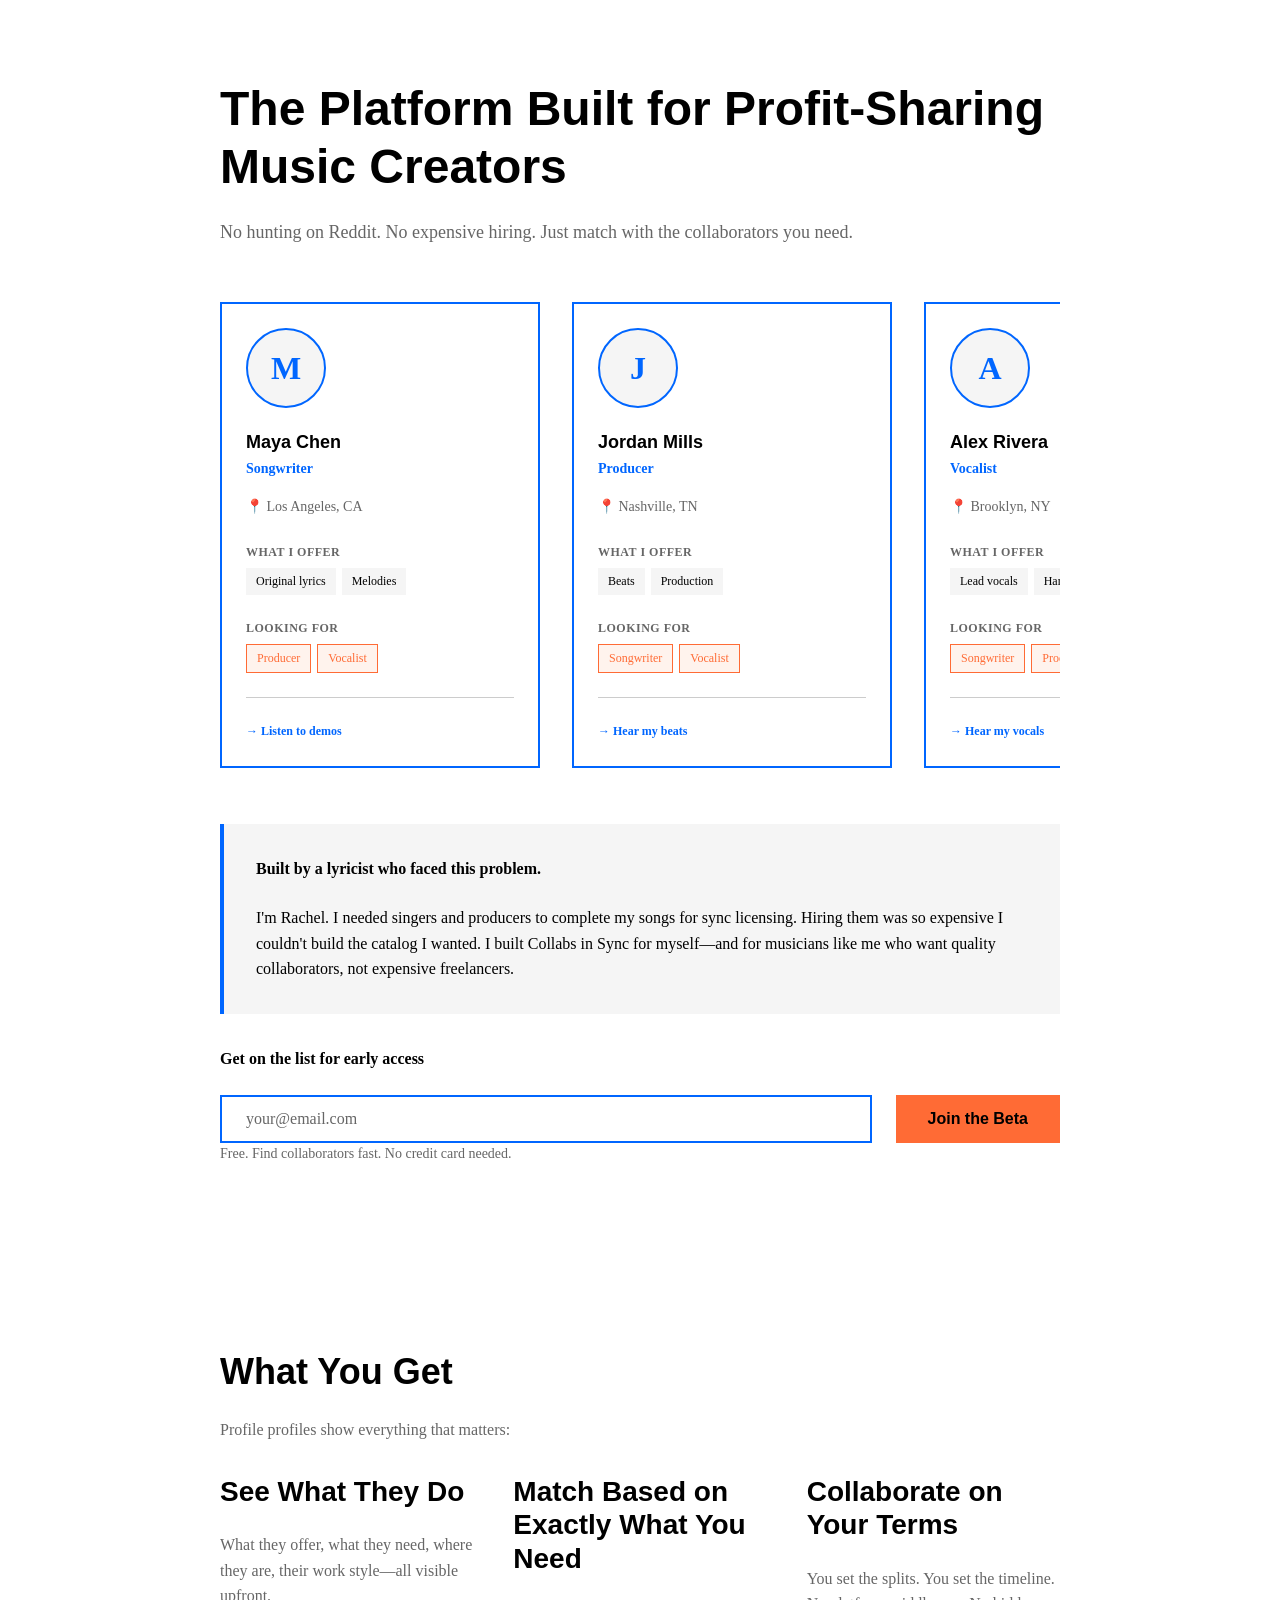
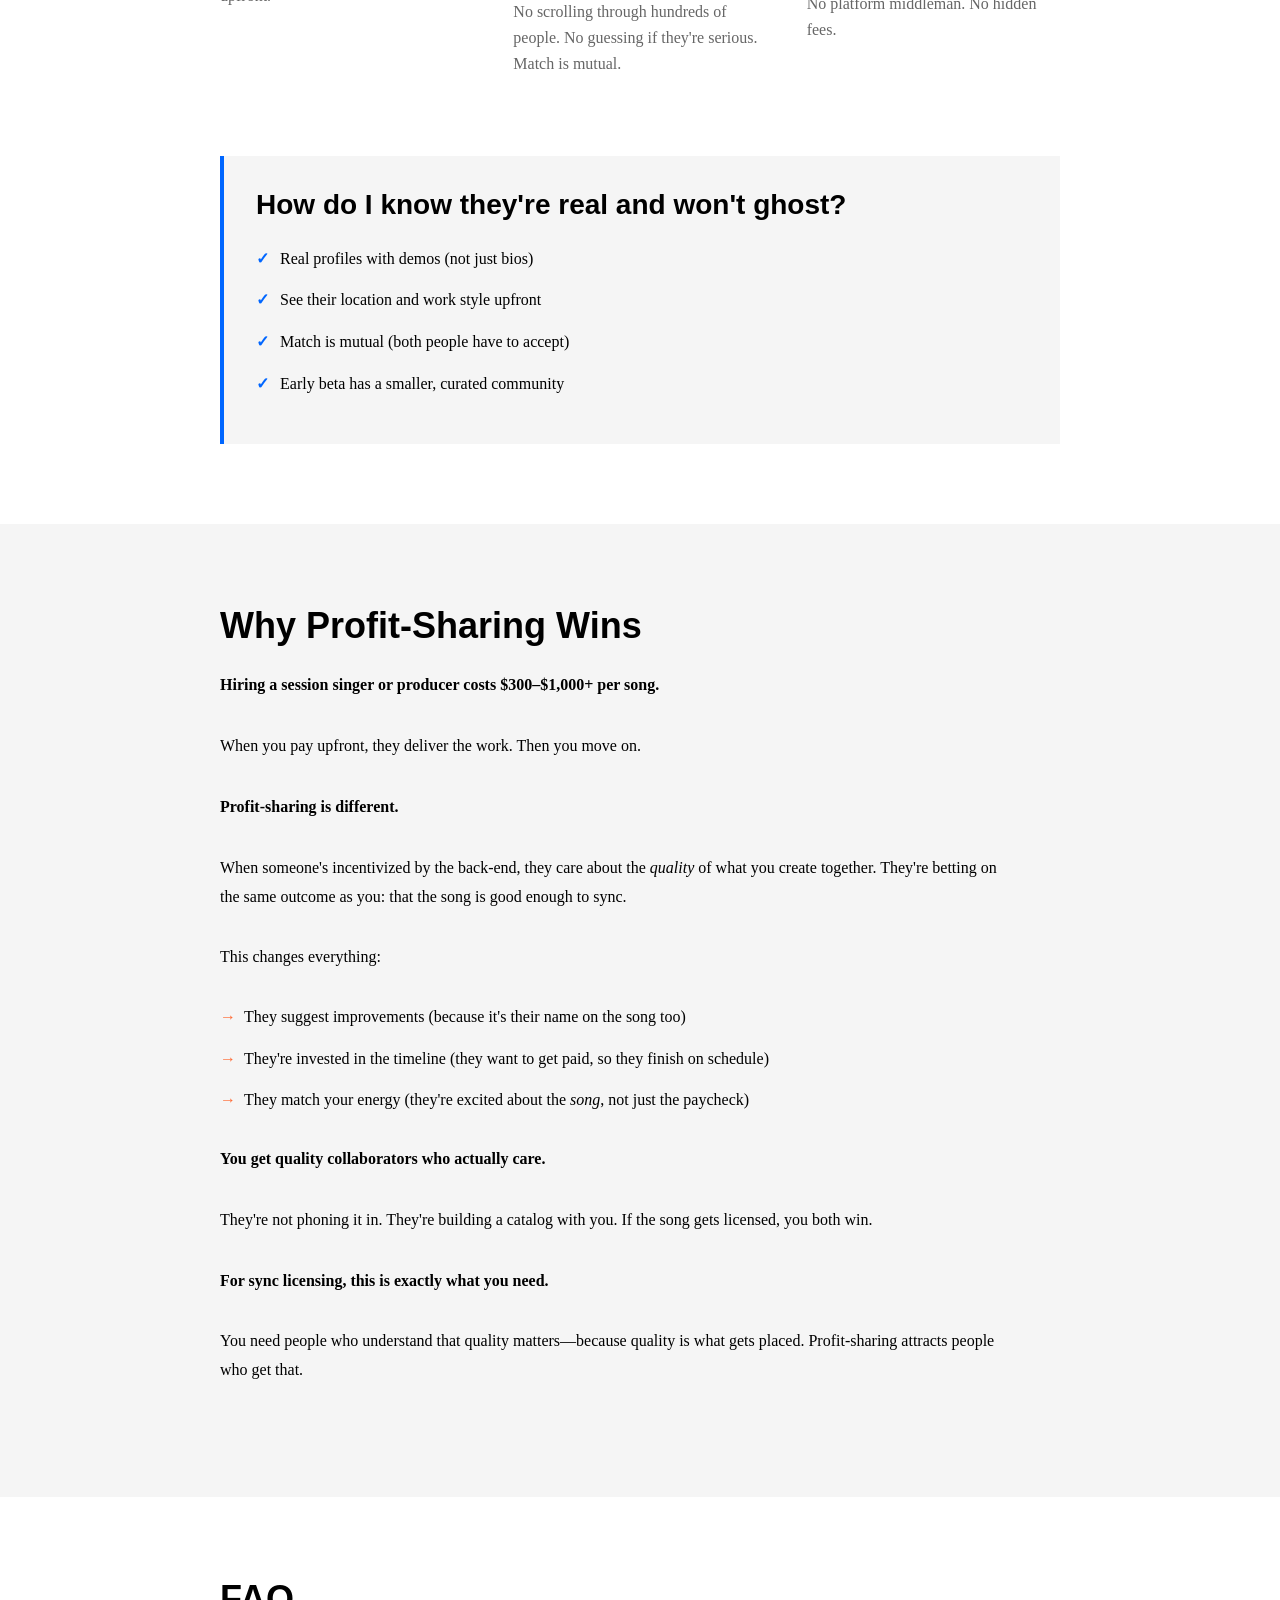
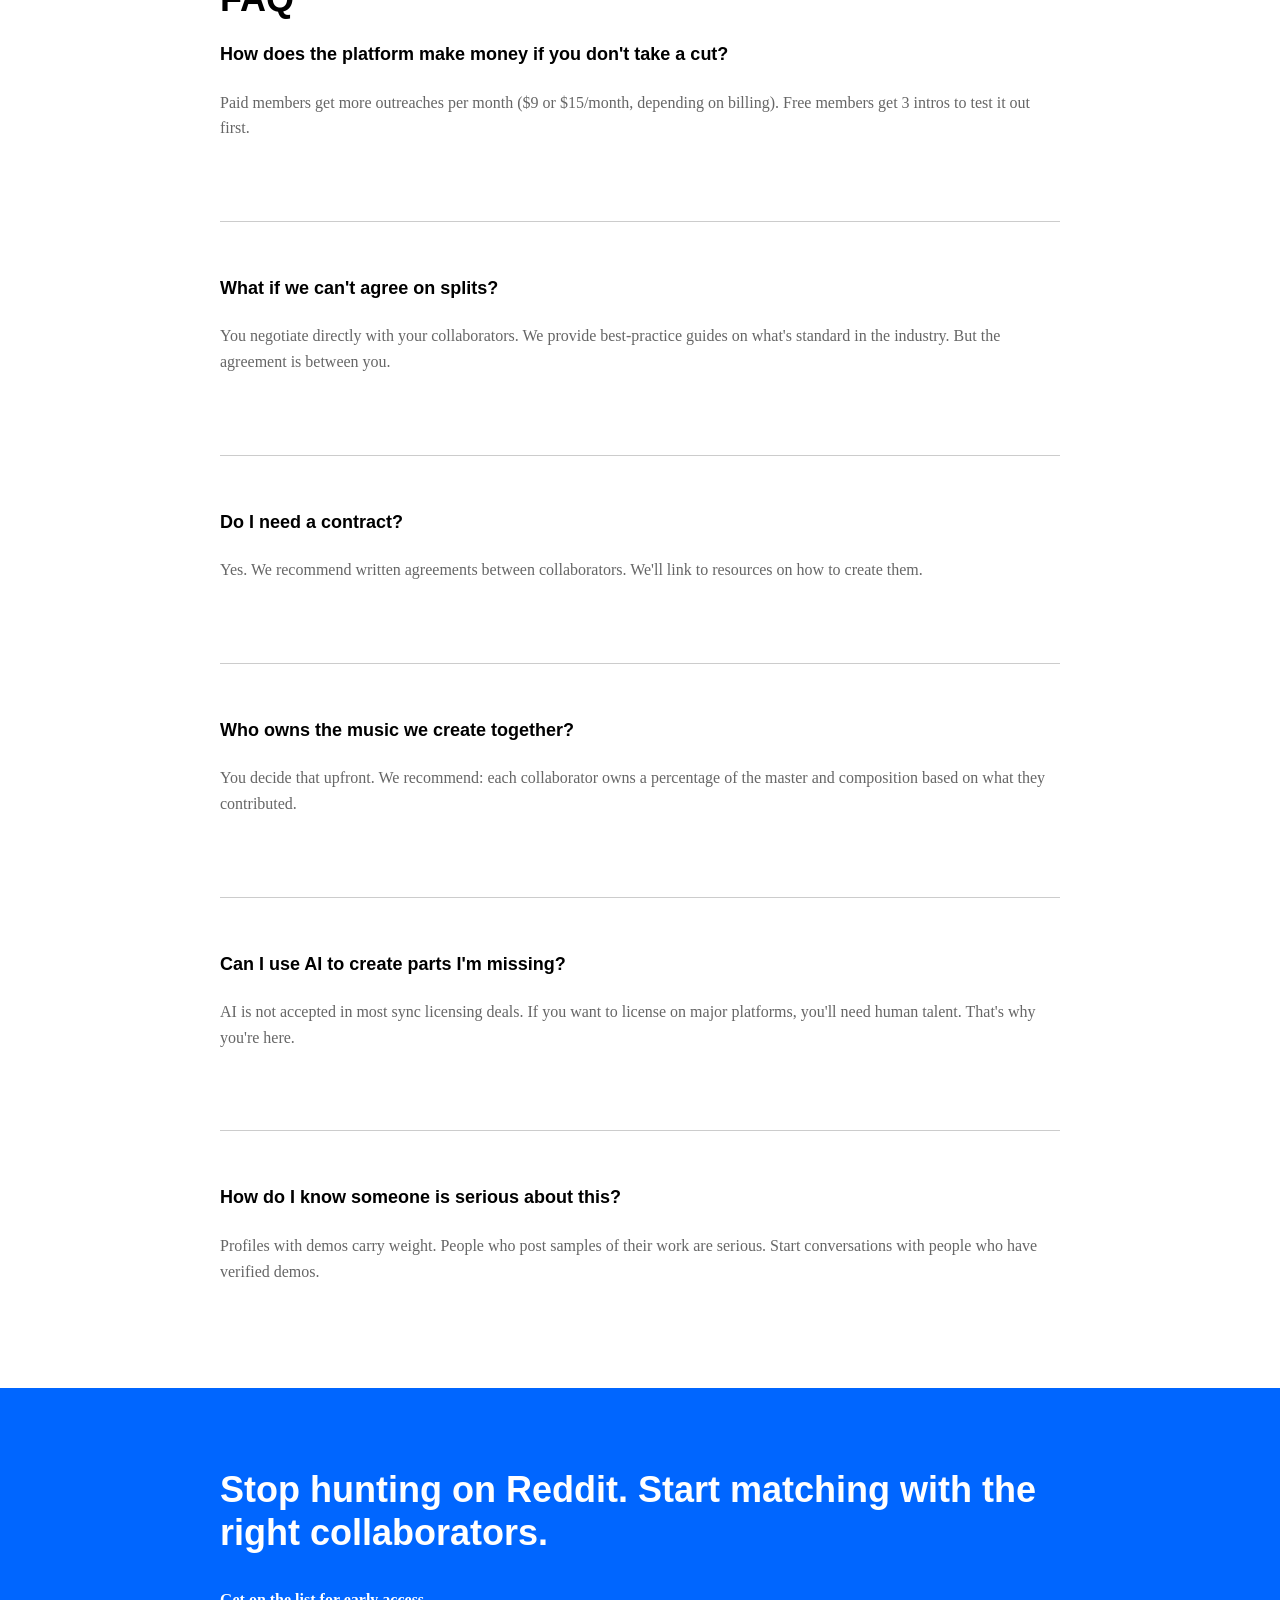
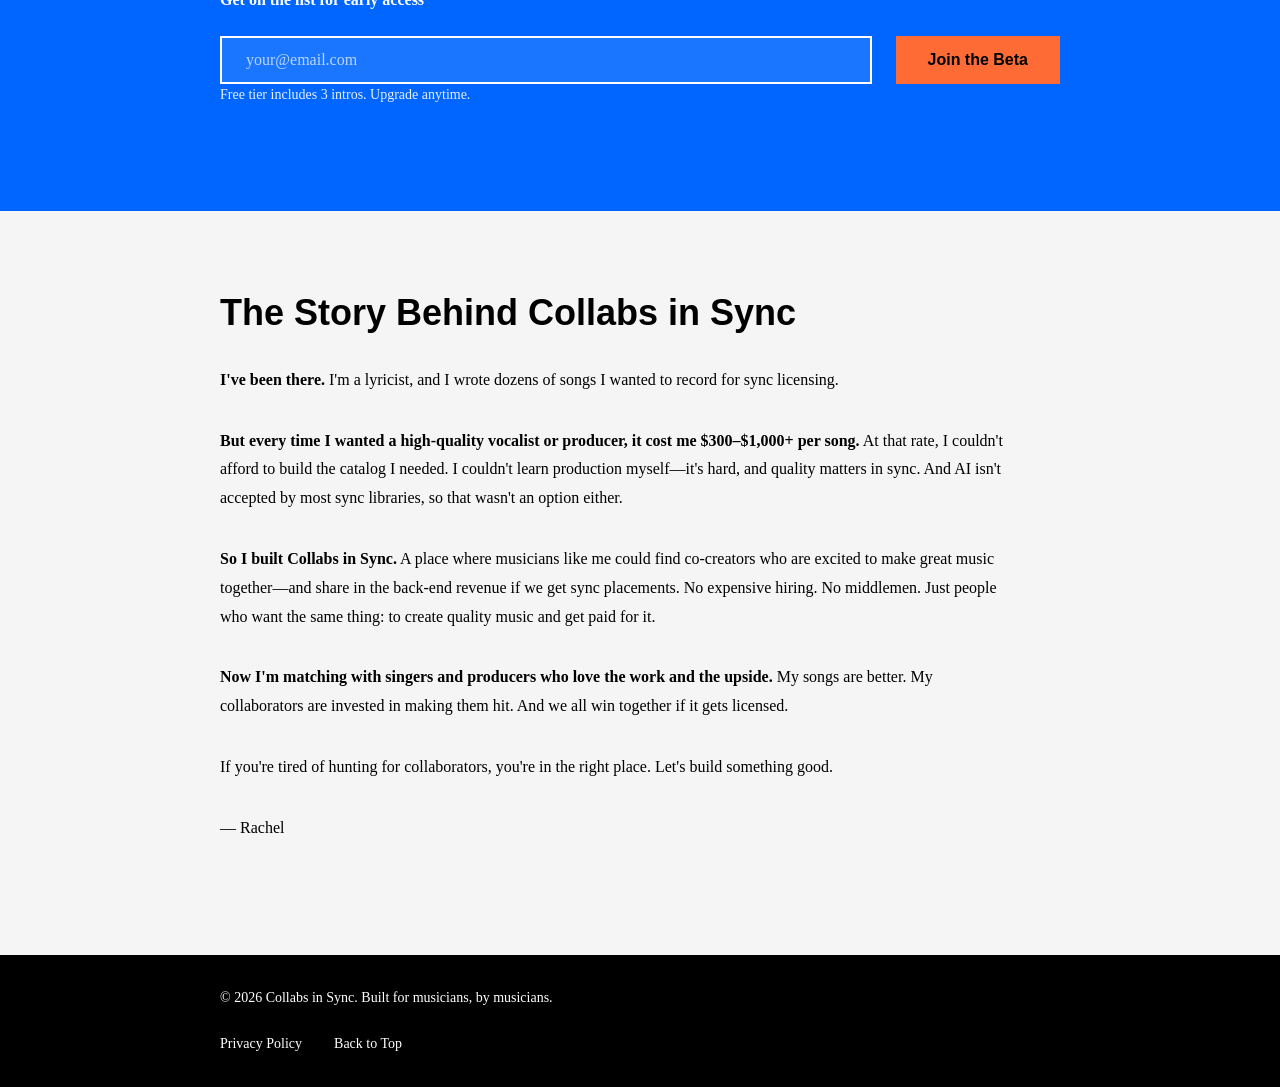
==== index.html @ 65156d1f "Move site files to root for Vercel deployment" ====
<!DOCTYPE html>
<html lang="en">
<head>
    <meta charset="UTF-8">
    <meta name="viewport" content="width=device-width, initial-scale=1.0">
    <meta name="description" content="The Platform Built for Profit-Sharing Music Creators. Find collaborators for sync licensing without expensive hiring.">
    <meta name="theme-color" content="#0066ff">
    <title>Collabs in Sync — Profit-Sharing Music Collaboration</title>
    <link rel="stylesheet" href="styles.css">
    <link rel="icon" href="favicon.svg" type="image/svg+xml">
</head>
<body>
    <!-- ABOVE THE FOLD -->
    <section class="hero">
        <div class="container">
            <h1 class="hero__title">The Platform Built for Profit-Sharing Music Creators</h1>
            <p class="hero__subtitle">No hunting on Reddit. No expensive hiring. Just match with the collaborators you need.</p>

            <div class="hero__mockup">
                <div class="mockup-container">
                    <div class="profile-card">
                        <div class="profile-avatar">M</div>
                        <h3 class="profile-name">Maya Chen</h3>
                        <p class="profile-role">Songwriter</p>
                        <p class="profile-location">📍 Los Angeles, CA</p>
                        <div class="profile-section">
                            <p class="profile-label">What I Offer</p>
                            <div class="tags">
                                <span class="tag">Original lyrics</span>
                                <span class="tag">Melodies</span>
                            </div>
                        </div>
                        <div class="profile-section">
                            <p class="profile-label">Looking For</p>
                            <div class="tags">
                                <span class="tag tag--accent">Producer</span>
                                <span class="tag tag--accent">Vocalist</span>
                            </div>
                        </div>
                        <a href="#" class="profile-link">→ Listen to demos</a>
                    </div>

                    <div class="profile-card">
                        <div class="profile-avatar">J</div>
                        <h3 class="profile-name">Jordan Mills</h3>
                        <p class="profile-role">Producer</p>
                        <p class="profile-location">📍 Nashville, TN</p>
                        <div class="profile-section">
                            <p class="profile-label">What I Offer</p>
                            <div class="tags">
                                <span class="tag">Beats</span>
                                <span class="tag">Production</span>
                            </div>
                        </div>
                        <div class="profile-section">
                            <p class="profile-label">Looking For</p>
                            <div class="tags">
                                <span class="tag tag--accent">Songwriter</span>
                                <span class="tag tag--accent">Vocalist</span>
                            </div>
                        </div>
                        <a href="#" class="profile-link">→ Hear my beats</a>
                    </div>

                    <div class="profile-card">
                        <div class="profile-avatar">A</div>
                        <h3 class="profile-name">Alex Rivera</h3>
                        <p class="profile-role">Vocalist</p>
                        <p class="profile-location">📍 Brooklyn, NY</p>
                        <div class="profile-section">
                            <p class="profile-label">What I Offer</p>
                            <div class="tags">
                                <span class="tag">Lead vocals</span>
                                <span class="tag">Harmonies</span>
                            </div>
                        </div>
                        <div class="profile-section">
                            <p class="profile-label">Looking For</p>
                            <div class="tags">
                                <span class="tag tag--accent">Songwriter</span>
                                <span class="tag tag--accent">Producer</span>
                            </div>
                        </div>
                        <a href="#" class="profile-link">→ Hear my vocals</a>
                    </div>
                </div>
            </div>

            <div class="hero__founder-story">
                <p><strong>Built by a lyricist who faced this problem.</strong></p>
                <p>I'm Rachel. I needed singers and producers to complete my songs for sync licensing. Hiring them was so expensive I couldn't build the catalog I wanted. I built Collabs in Sync for myself—and for musicians like me who want quality collaborators, not expensive freelancers.</p>
            </div>

            <form class="hero__form" id="earlyAccessForm">
                <label for="email" class="form-label">Get on the list for early access</label>
                <div class="form-group">
                    <input
                        type="email"
                        id="email"
                        name="email"
                        placeholder="your@email.com"
                        required
                        aria-label="Email address"
                        class="form-input"
                    >
                    <button type="submit" class="btn btn--primary" aria-label="Join the Beta">
                        Join the Beta
                    </button>
                </div>
                <p class="form-subtext">Free. Find collaborators fast. No credit card needed.</p>
            </form>
        </div>
    </section>

    <!-- BELOW THE FOLD -->

    <!-- Features & Objections -->
    <section class="features" id="features">
        <div class="container">
            <h2>What You Get</h2>
            <p class="section-intro">Profile profiles show everything that matters:</p>

            <div class="features-grid">
                <div class="feature-item">
                    <h3>See What They Do</h3>
                    <p>What they offer, what they need, where they are, their work style—all visible upfront.</p>
                </div>
                <div class="feature-item">
                    <h3>Match Based on Exactly What You Need</h3>
                    <p>No scrolling through hundreds of people. No guessing if they're serious. Match is mutual.</p>
                </div>
                <div class="feature-item">
                    <h3>Collaborate on Your Terms</h3>
                    <p>You set the splits. You set the timeline. No platform middleman. No hidden fees.</p>
                </div>
            </div>

            <div class="objection">
                <h3>How do I know they're real and won't ghost?</h3>
                <ul>
                    <li>Real profiles with demos (not just bios)</li>
                    <li>See their location and work style upfront</li>
                    <li>Match is mutual (both people have to accept)</li>
                    <li>Early beta has a smaller, curated community</li>
                </ul>
            </div>
        </div>
    </section>

    <!-- Why Profit-Sharing Wins -->
    <section class="profit-sharing" id="profit-sharing">
        <div class="container">
            <h2>Why Profit-Sharing Wins</h2>

            <div class="profit-content">
                <div class="profit-text">
                    <p><strong>Hiring a session singer or producer costs $300–$1,000+ per song.</strong></p>
                    <p>When you pay upfront, they deliver the work. Then you move on.</p>

                    <p><strong>Profit-sharing is different.</strong></p>
                    <p>When someone's incentivized by the back-end, they care about the <em>quality</em> of what you create together. They're betting on the same outcome as you: that the song is good enough to sync.</p>

                    <p>This changes everything:</p>
                    <ul>
                        <li>They suggest improvements (because it's their name on the song too)</li>
                        <li>They're invested in the timeline (they want to get paid, so they finish on schedule)</li>
                        <li>They match your energy (they're excited about the <em>song</em>, not just the paycheck)</li>
                    </ul>

                    <p><strong>You get quality collaborators who actually care.</strong></p>
                    <p>They're not phoning it in. They're building a catalog with you. If the song gets licensed, you both win.</p>

                    <p><strong>For sync licensing, this is exactly what you need.</strong></p>
                    <p>You need people who understand that quality matters—because quality is what gets placed. Profit-sharing attracts people who get that.</p>
                </div>
            </div>
        </div>
    </section>

    <!-- FAQ -->
    <section class="faq" id="faq">
        <div class="container">
            <h2>FAQ</h2>

            <div class="faq-item">
                <h3 class="faq-question">How does the platform make money if you don't take a cut?</h3>
                <p class="faq-answer">Paid members get more outreaches per month ($9 or $15/month, depending on billing). Free members get 3 intros to test it out first.</p>
            </div>

            <div class="faq-item">
                <h3 class="faq-question">What if we can't agree on splits?</h3>
                <p class="faq-answer">You negotiate directly with your collaborators. We provide best-practice guides on what's standard in the industry. But the agreement is between you.</p>
            </div>

            <div class="faq-item">
                <h3 class="faq-question">Do I need a contract?</h3>
                <p class="faq-answer">Yes. We recommend written agreements between collaborators. We'll link to resources on how to create them.</p>
            </div>

            <div class="faq-item">
                <h3 class="faq-question">Who owns the music we create together?</h3>
                <p class="faq-answer">You decide that upfront. We recommend: each collaborator owns a percentage of the master and composition based on what they contributed.</p>
            </div>

            <div class="faq-item">
                <h3 class="faq-question">Can I use AI to create parts I'm missing?</h3>
                <p class="faq-answer">AI is not accepted in most sync licensing deals. If you want to license on major platforms, you'll need human talent. That's why you're here.</p>
            </div>

            <div class="faq-item">
                <h3 class="faq-question">How do I know someone is serious about this?</h3>
                <p class="faq-answer">Profiles with demos carry weight. People who post samples of their work are serious. Start conversations with people who have verified demos.</p>
            </div>
        </div>
    </section>

    <!-- Second CTA -->
    <section class="second-cta" id="second-cta">
        <div class="container">
            <h2>Stop hunting on Reddit. Start matching with the right collaborators.</h2>
            <form class="second-form" id="secondForm">
                <label for="email-2" class="form-label">Get on the list for early access</label>
                <div class="form-group">
                    <input
                        type="email"
                        id="email-2"
                        name="email"
                        placeholder="your@email.com"
                        required
                        aria-label="Email address"
                        class="form-input"
                    >
                    <button type="submit" class="btn btn--primary" aria-label="Join the Beta">
                        Join the Beta
                    </button>
                </div>
                <p class="form-subtext">Free tier includes 3 intros. Upgrade anytime.</p>
            </form>
        </div>
    </section>

    <!-- Founder's Note -->
    <section class="founder-note" id="founder-note">
        <div class="container">
            <div class="founder-content">
                <h2>The Story Behind Collabs in Sync</h2>

                <p><strong>I've been there.</strong> I'm a lyricist, and I wrote dozens of songs I wanted to record for sync licensing.</p>

                <p><strong>But every time I wanted a high-quality vocalist or producer, it cost me $300–$1,000+ per song.</strong> At that rate, I couldn't afford to build the catalog I needed. I couldn't learn production myself—it's hard, and quality matters in sync. And AI isn't accepted by most sync libraries, so that wasn't an option either.</p>

                <p><strong>So I built Collabs in Sync.</strong> A place where musicians like me could find co-creators who are excited to make great music together—and share in the back-end revenue if we get sync placements. No expensive hiring. No middlemen. Just people who want the same thing: to create quality music and get paid for it.</p>

                <p><strong>Now I'm matching with singers and producers who love the work and the upside.</strong> My songs are better. My collaborators are invested in making them hit. And we all win together if it gets licensed.</p>

                <p>If you're tired of hunting for collaborators, you're in the right place. Let's build something good.</p>

                <p>— Rachel</p>
            </div>
        </div>
    </section>

    <!-- Footer -->
    <footer class="footer">
        <div class="container">
            <p>&copy; 2026 Collabs in Sync. Built for musicians, by musicians.</p>
            <nav class="footer-nav" aria-label="Footer">
                <a href="/privacy.html">Privacy Policy</a>
                <a href="#top">Back to Top</a>
            </nav>
        </div>
    </footer>

    <script>
        // Handle form submissions (placeholder for Klaviyo integration)
        document.getElementById('earlyAccessForm').addEventListener('submit', function(e) {
            e.preventDefault();
            const email = document.getElementById('email').value;
            alert('Thank you for signing up! Check your email for next steps.');
            // Klaviyo integration will replace this
            console.log('Email submitted:', email);
        });

        document.getElementById('secondForm').addEventListener('submit', function(e) {
            e.preventDefault();
            const email = document.getElementById('email-2').value;
            alert('Thank you for signing up! Check your email for next steps.');
            // Klaviyo integration will replace this
            console.log('Email submitted:', email);
        });
    </script>
</body>
</html>
---- styles.css ----
/* Collabs in Sync - Landing Page Styles */
/* Mobile-first, ADA compliant */

:root {
    /* Colors */
    --primary-blue: #0066ff;
    --primary-orange: #ff6b35;
    --text-black: #000000;
    --bg-white: #ffffff;
    --light-grey: #f5f5f5;
    --dark-grey: #cccccc;
    --text-secondary: #666666;

    /* Typography */
    --font-display: 'DM Sans', -apple-system, BlinkMacSystemFont, 'Segoe UI', sans-serif;
    --font-body: 'Lora', Georgia, serif;

    /* Spacing (8px base) */
    --space-xs: 8px;
    --space-sm: 16px;
    --space-md: 24px;
    --space-lg: 32px;
    --space-xl: 40px;
    --space-2xl: 56px;
    --space-3xl: 80px;
    --space-4xl: 96px;

    /* Mobile-first breakpoints */
    --bp-tablet: 768px;
    --bp-desktop: 1024px;
}

/* Base Styles */
* {
    margin: 0;
    padding: 0;
    box-sizing: border-box;
}

html {
    scroll-behavior: smooth;
}

body {
    font-family: var(--font-body);
    color: var(--text-black);
    background-color: var(--bg-white);
    line-height: 1.6;
    -webkit-font-smoothing: antialiased;
    -moz-osx-font-smoothing: grayscale;
}

/* Typography */
h1, h2, h3 {
    font-family: var(--font-display);
    font-weight: 700;
    line-height: 1.2;
    margin-top: 0;
}

h1 {
    font-size: 32px;
    margin-bottom: var(--space-md);
}

h2 {
    font-size: 24px;
    margin-bottom: var(--space-md);
}

h3 {
    font-size: 18px;
    margin-bottom: var(--space-sm);
}

@media (min-width: 768px) {
    h1 {
        font-size: 40px;
    }
    h2 {
        font-size: 28px;
    }
    h3 {
        font-size: 20px;
    }
}

@media (min-width: 1024px) {
    h1 {
        font-size: 48px;
    }
    h2 {
        font-size: 36px;
    }
    h3 {
        font-size: 28px;
    }
}

p {
    font-size: 16px;
    line-height: 1.6;
    margin-bottom: var(--space-md);
}

small {
    font-size: 14px;
}

/* Links */
a {
    color: var(--primary-blue);
    text-decoration: none;
    transition: color 0.2s ease;
}

a:hover {
    color: #0055dd;
    text-decoration: underline;
}

a:focus {
    outline: 2px solid var(--primary-blue);
    outline-offset: 2px;
}

/* Container */
.container {
    width: 100%;
    padding-left: var(--space-sm);
    padding-right: var(--space-sm);
    margin-left: auto;
    margin-right: auto;
}

@media (min-width: 768px) {
    .container {
        padding-left: var(--space-md);
        padding-right: var(--space-md);
        max-width: 800px;
    }
}

@media (min-width: 1024px) {
    .container {
        padding-left: var(--space-3xl);
        padding-right: var(--space-3xl);
        max-width: 1000px;
    }
}

/* HERO SECTION */
.hero {
    background-color: var(--bg-white);
    padding-top: var(--space-lg);
    padding-bottom: var(--space-lg);
}

@media (min-width: 768px) {
    .hero {
        padding-top: var(--space-2xl);
        padding-bottom: var(--space-2xl);
    }
}

@media (min-width: 1024px) {
    .hero {
        padding-top: var(--space-3xl);
        padding-bottom: var(--space-3xl);
    }
}

.hero__title {
    margin-bottom: var(--space-md);
}

.hero__subtitle {
    font-size: 18px;
    color: var(--text-secondary);
    margin-bottom: var(--space-lg);
    line-height: 1.5;
}

.hero__mockup {
    margin-bottom: var(--space-lg);
    margin-top: var(--space-lg);
}

@media (min-width: 768px) {
    .hero__mockup {
        margin-bottom: var(--space-2xl);
        margin-top: var(--space-2xl);
    }
}

.mockup-container {
    display: flex;
    flex-direction: column;
    gap: var(--space-md);
    overflow-x: auto;
    padding-bottom: var(--space-sm);
}

@media (min-width: 768px) {
    .mockup-container {
        flex-direction: row;
        gap: var(--space-lg);
        padding-bottom: 0;
    }
}

/* Profile Card */
.profile-card {
    flex: 0 0 280px;
    background-color: var(--bg-white);
    border: 2px solid var(--primary-blue);
    padding: var(--space-md);
    min-height: 400px;
    display: flex;
    flex-direction: column;
}

@media (min-width: 768px) {
    .profile-card {
        flex: 0 0 320px;
    }
}

.profile-avatar {
    width: 80px;
    height: 80px;
    border-radius: 50%;
    background-color: var(--light-grey);
    border: 2px solid var(--primary-blue);
    display: flex;
    align-items: center;
    justify-content: center;
    font-size: 32px;
    font-weight: 700;
    color: var(--primary-blue);
    margin-bottom: var(--space-md);
}

.profile-name {
    font-size: 18px;
    margin-bottom: 4px;
}

.profile-role {
    font-size: 14px;
    color: var(--primary-blue);
    font-weight: 600;
    margin-bottom: var(--space-sm);
}

.profile-location {
    font-size: 14px;
    color: var(--text-secondary);
    margin-bottom: var(--space-md);
}

.profile-section {
    margin-bottom: var(--space-md);
}

.profile-label {
    font-size: 12px;
    font-weight: 600;
    color: var(--text-secondary);
    text-transform: uppercase;
    letter-spacing: 0.5px;
    margin-bottom: 6px;
}

.tags {
    display: flex;
    flex-wrap: wrap;
    gap: 6px;
}

.tag {
    background-color: var(--light-grey);
    color: var(--text-black);
    padding: 4px 10px;
    border-radius: 0px;
    font-size: 12px;
    font-weight: 500;
}

.tag--accent {
    background-color: #fff3ed;
    color: var(--primary-orange);
    border: 1px solid var(--primary-orange);
}

.profile-link {
    color: var(--primary-blue);
    font-weight: 600;
    font-size: 12px;
    text-decoration: none;
    margin-top: auto;
    padding-top: var(--space-md);
    border-top: 1px solid var(--dark-grey);
}

.profile-link:hover {
    text-decoration: underline;
}

/* Founder Story */
.hero__founder-story {
    background-color: var(--light-grey);
    padding: var(--space-lg);
    margin-bottom: var(--space-lg);
    border-left: 4px solid var(--primary-blue);
}

.hero__founder-story p {
    margin-bottom: var(--space-md);
}

.hero__founder-story p:last-child {
    margin-bottom: 0;
}

/* Form Styles */
.hero__form,
.second-form {
    margin-top: var(--space-lg);
}

.form-label {
    display: block;
    font-size: 16px;
    font-weight: 600;
    color: var(--text-black);
    margin-bottom: var(--space-md);
}

.form-group {
    display: flex;
    flex-direction: column;
    gap: var(--space-md);
}

@media (min-width: 768px) {
    .form-group {
        flex-direction: row;
    }
}

.form-input {
    flex: 1;
    padding: 12px var(--space-md);
    font-size: 16px;
    border: 2px solid var(--primary-blue);
    background-color: var(--bg-white);
    color: var(--text-black);
    font-family: var(--font-body);
    min-height: 48px;
    border-radius: 0px;
}

.form-input::placeholder {
    color: var(--text-secondary);
}

.form-input:focus {
    outline: none;
    border-color: #0055dd;
    box-shadow: 0 0 0 3px rgba(0, 102, 255, 0.1);
}

.form-input:valid {
    border-color: var(--primary-blue);
}

.form-subtext {
    font-size: 14px;
    color: var(--text-secondary);
}

/* Button */
.btn {
    padding: 12px var(--space-lg);
    font-size: 16px;
    font-weight: 600;
    border: none;
    border-radius: 0px;
    cursor: pointer;
    transition: all 0.2s ease;
    min-height: 48px;
    font-family: var(--font-display);
    text-transform: none;
    white-space: nowrap;
}

.btn--primary {
    background-color: var(--primary-orange);
    color: var(--text-black);
}

.btn--primary:hover {
    background-color: #ff5517;
}

.btn--primary:active {
    background-color: #ff4400;
}

.btn--primary:focus {
    outline: 2px solid var(--primary-orange);
    outline-offset: 2px;
}

/* FEATURES SECTION */
.features {
    background-color: var(--bg-white);
    padding-top: var(--space-lg);
    padding-bottom: var(--space-lg);
}

@media (min-width: 768px) {
    .features {
        padding-top: var(--space-2xl);
        padding-bottom: var(--space-2xl);
    }
}

@media (min-width: 1024px) {
    .features {
        padding-top: var(--space-3xl);
        padding-bottom: var(--space-3xl);
    }
}

.section-intro {
    font-size: 16px;
    color: var(--text-secondary);
    margin-bottom: var(--space-lg);
}

.features-grid {
    display: grid;
    grid-template-columns: 1fr;
    gap: var(--space-lg);
    margin-bottom: var(--space-2xl);
}

@media (min-width: 768px) {
    .features-grid {
        grid-template-columns: 1fr 1fr;
        gap: var(--space-xl);
    }
}

@media (min-width: 1024px) {
    .features-grid {
        grid-template-columns: 1fr 1fr 1fr;
    }
}

.feature-item h3 {
    margin-bottom: var(--space-md);
}

.feature-item p {
    font-size: 16px;
    color: var(--text-secondary);
    line-height: 1.6;
}

.objection {
    background-color: var(--light-grey);
    padding: var(--space-lg);
    border-left: 4px solid var(--primary-blue);
}

.objection h3 {
    margin-bottom: var(--space-md);
}

.objection ul {
    list-style: none;
    padding: 0;
}

.objection li {
    padding-left: 24px;
    margin-bottom: var(--space-sm);
    position: relative;
}

.objection li:before {
    content: "✓";
    position: absolute;
    left: 0;
    color: var(--primary-blue);
    font-weight: bold;
}

/* PROFIT SHARING SECTION */
.profit-sharing {
    background-color: var(--light-grey);
    padding-top: var(--space-lg);
    padding-bottom: var(--space-lg);
}

@media (min-width: 768px) {
    .profit-sharing {
        padding-top: var(--space-2xl);
        padding-bottom: var(--space-2xl);
    }
}

@media (min-width: 1024px) {
    .profit-sharing {
        padding-top: var(--space-3xl);
        padding-bottom: var(--space-3xl);
    }
}

.profit-content {
    max-width: 800px;
}

.profit-text p {
    font-size: 16px;
    line-height: 1.8;
    margin-bottom: var(--space-lg);
}

.profit-text strong {
    font-weight: 600;
}

.profit-text em {
    font-style: italic;
}

.profit-text ul {
    list-style: none;
    padding-left: 0;
    margin-bottom: var(--space-lg);
}

.profit-text li {
    padding-left: 24px;
    margin-bottom: var(--space-sm);
    position: relative;
}

.profit-text li:before {
    content: "→";
    position: absolute;
    left: 0;
    color: var(--primary-orange);
    font-weight: bold;
}

/* FAQ SECTION */
.faq {
    background-color: var(--bg-white);
    padding-top: var(--space-lg);
    padding-bottom: var(--space-lg);
}

@media (min-width: 768px) {
    .faq {
        padding-top: var(--space-2xl);
        padding-bottom: var(--space-2xl);
    }
}

@media (min-width: 1024px) {
    .faq {
        padding-top: var(--space-3xl);
        padding-bottom: var(--space-3xl);
    }
}

.faq-item {
    margin-bottom: var(--space-2xl);
    padding-bottom: var(--space-2xl);
    border-bottom: 1px solid var(--dark-grey);
}

.faq-item:last-child {
    border-bottom: none;
    margin-bottom: 0;
    padding-bottom: 0;
}

.faq-question {
    font-size: 18px;
    font-weight: 600;
    margin-bottom: var(--space-md);
    color: var(--text-black);
}

.faq-answer {
    font-size: 16px;
    color: var(--text-secondary);
    line-height: 1.6;
}

/* SECOND CTA SECTION */
.second-cta {
    background-color: var(--primary-blue);
    color: var(--bg-white);
    padding-top: var(--space-lg);
    padding-bottom: var(--space-lg);
}

@media (min-width: 768px) {
    .second-cta {
        padding-top: var(--space-2xl);
        padding-bottom: var(--space-2xl);
    }
}

@media (min-width: 1024px) {
    .second-cta {
        padding-top: var(--space-3xl);
        padding-bottom: var(--space-3xl);
    }
}

.second-cta h2 {
    color: var(--bg-white);
    margin-bottom: var(--space-lg);
}

.second-form .form-label {
    color: var(--bg-white);
}

.second-form .form-input {
    border-color: var(--bg-white);
    background-color: rgba(255, 255, 255, 0.1);
    color: var(--bg-white);
}

.second-form .form-input::placeholder {
    color: rgba(255, 255, 255, 0.7);
}

.second-form .form-input:focus {
    border-color: var(--bg-white);
    box-shadow: 0 0 0 3px rgba(255, 255, 255, 0.2);
}

.second-form .form-subtext {
    color: rgba(255, 255, 255, 0.9);
}

/* FOUNDER NOTE SECTION */
.founder-note {
    background-color: var(--light-grey);
    padding-top: var(--space-lg);
    padding-bottom: var(--space-lg);
}

@media (min-width: 768px) {
    .founder-note {
        padding-top: var(--space-2xl);
        padding-bottom: var(--space-2xl);
    }
}

@media (min-width: 1024px) {
    .founder-note {
        padding-top: var(--space-3xl);
        padding-bottom: var(--space-3xl);
    }
}

.founder-content {
    max-width: 800px;
}

.founder-content h2 {
    margin-bottom: var(--space-lg);
}

.founder-content p {
    font-size: 16px;
    line-height: 1.8;
    margin-bottom: var(--space-lg);
    color: var(--text-black);
}

.founder-content strong {
    font-weight: 600;
}

.founder-content em {
    font-style: italic;
}

/* FOOTER */
.footer {
    background-color: var(--text-black);
    color: var(--bg-white);
    padding-top: var(--space-lg);
    padding-bottom: var(--space-lg);
}

.footer p {
    font-size: 14px;
    margin-bottom: var(--space-md);
    color: var(--bg-white);
}

.footer-nav {
    display: flex;
    gap: var(--space-lg);
    flex-wrap: wrap;
}

.footer-nav a {
    color: var(--bg-white);
    font-size: 14px;
}

.footer-nav a:hover {
    color: var(--primary-orange);
}

.footer-nav a:focus {
    outline: 2px solid var(--primary-orange);
    outline-offset: 2px;
}

/* Utility Classes */
.section-intro {
    font-size: 16px;
    color: var(--text-secondary);
    margin-bottom: var(--space-lg);
}

/* Accessibility */
.sr-only {
    position: absolute;
    width: 1px;
    height: 1px;
    padding: 0;
    margin: -1px;
    overflow: hidden;
    clip: rect(0, 0, 0, 0);
    white-space: nowrap;
    border-width: 0;
}

/* Focus visible for keyboard navigation */
:focus-visible {
    outline: 2px solid var(--primary-blue);
    outline-offset: 2px;
}
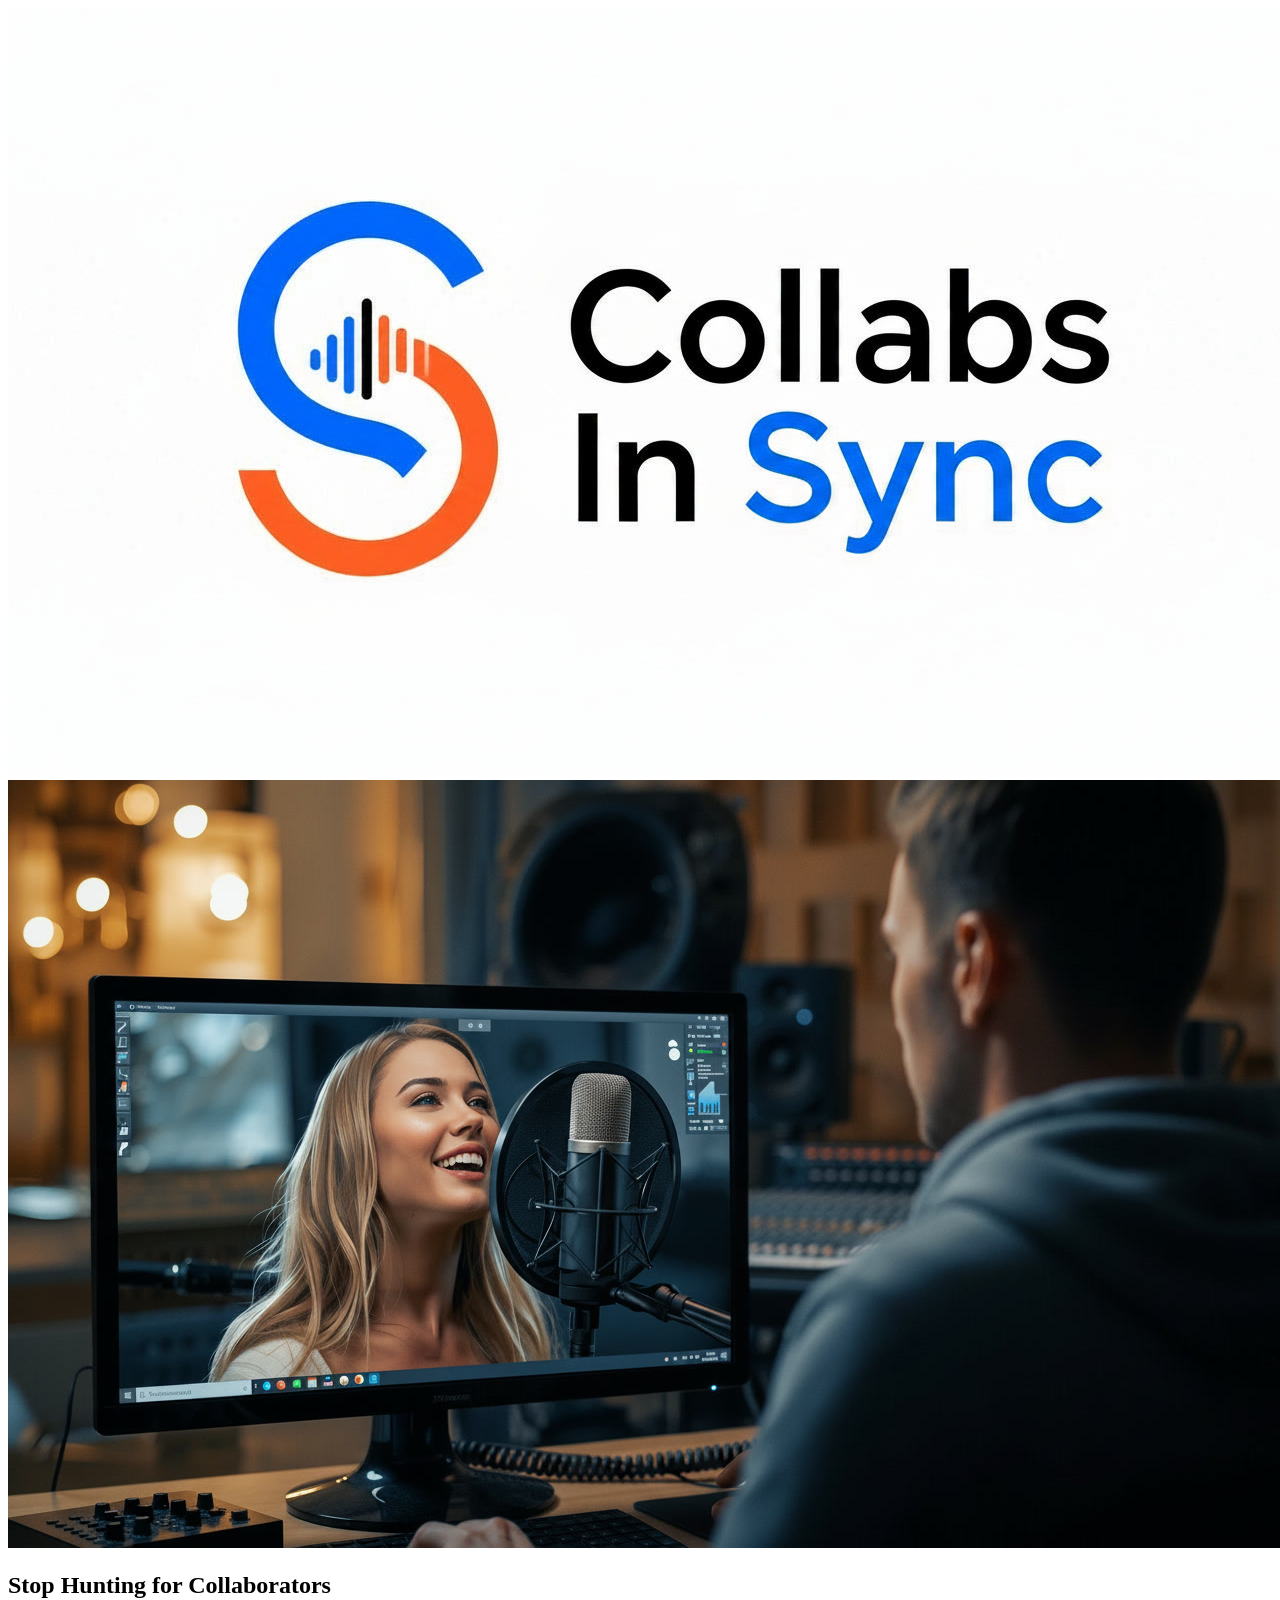
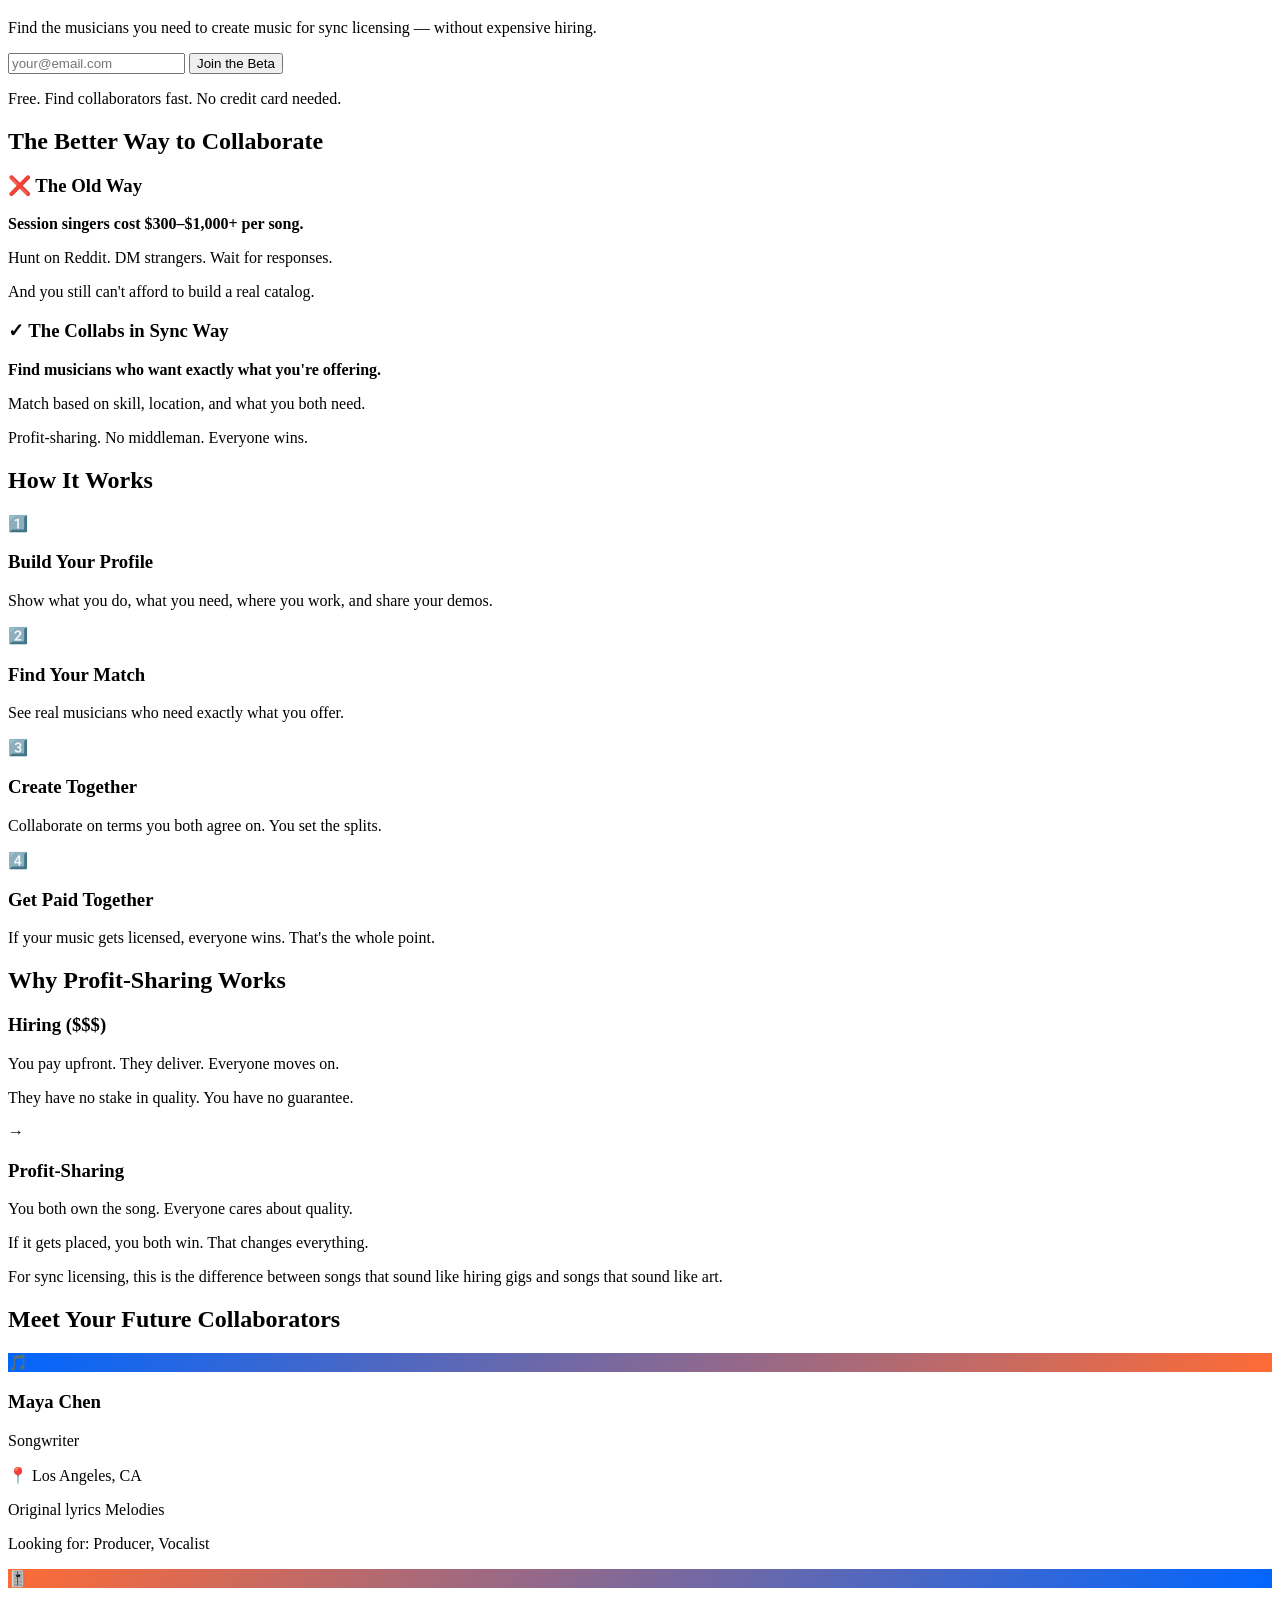
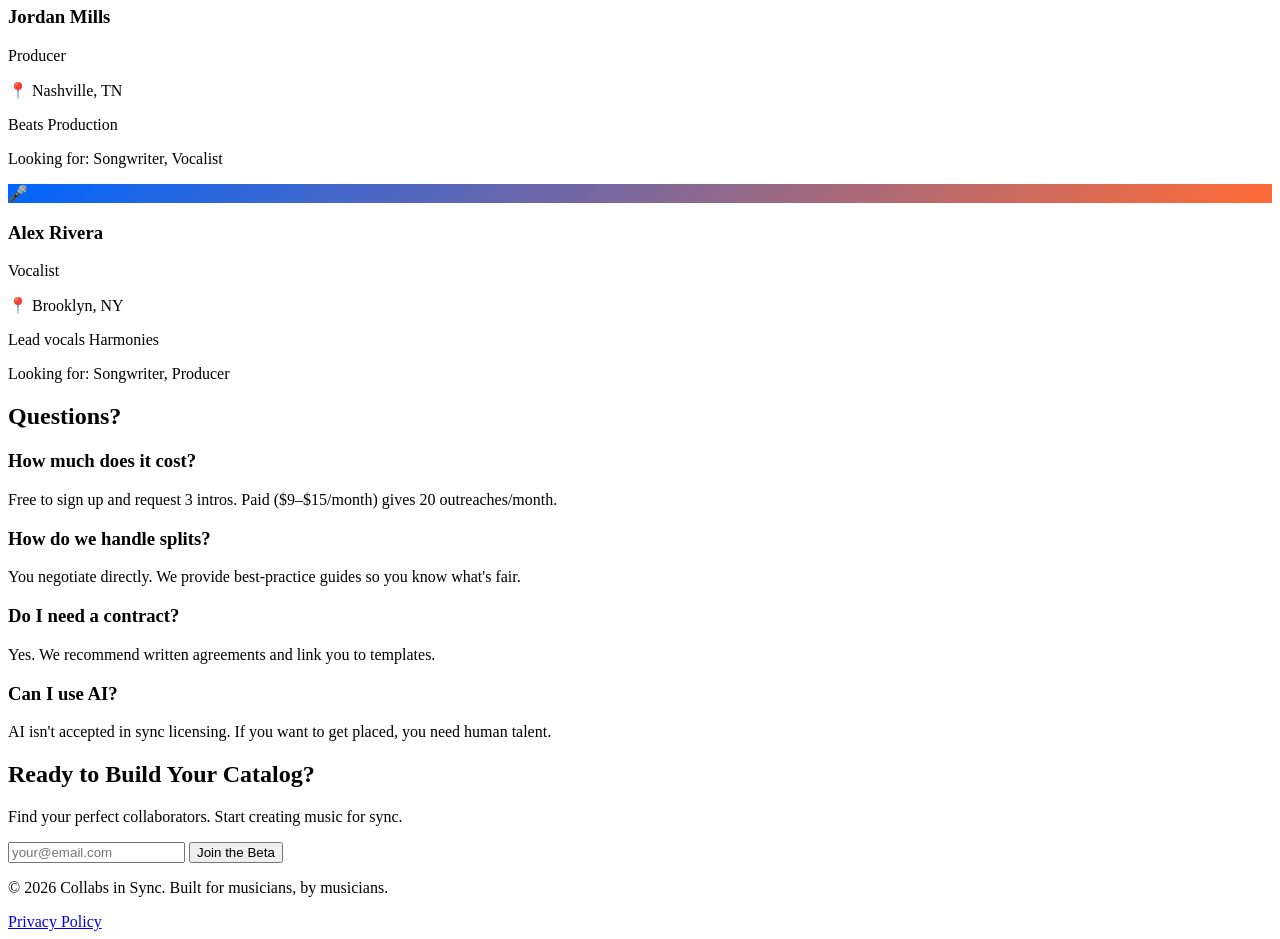
==== commit 3b6375eb: "Redesign landing page: add logo, hero image, better visual design" ====
--- a/index.html
+++ b/index.html
@@ -6,287 +6,215 @@
     <meta name="description" content="The Platform Built for Profit-Sharing Music Creators. Find collaborators for sync licensing without expensive hiring.">
     <meta name="theme-color" content="#0066ff">
     <title>Collabs in Sync — Profit-Sharing Music Collaboration</title>
-    <link rel="stylesheet" href="styles.css">
+    <link rel="stylesheet" href="styles-new.css">
     <link rel="icon" href="favicon.svg" type="image/svg+xml">
 </head>
 <body>
-    <!-- ABOVE THE FOLD -->
+    <!-- HEADER WITH LOGO -->
+    <header class="header">
+        <div class="container">
+            <img src="assets/logo-original.jpg" alt="Collabs in Sync" class="logo">
+        </div>
+    </header>
+
+    <!-- HERO SECTION WITH IMAGE -->
     <section class="hero">
-        <div class="container">
-            <h1 class="hero__title">The Platform Built for Profit-Sharing Music Creators</h1>
-            <p class="hero__subtitle">No hunting on Reddit. No expensive hiring. Just match with the collaborators you need.</p>
-
-            <div class="hero__mockup">
-                <div class="mockup-container">
-                    <div class="profile-card">
-                        <div class="profile-avatar">M</div>
-                        <h3 class="profile-name">Maya Chen</h3>
-                        <p class="profile-role">Songwriter</p>
-                        <p class="profile-location">📍 Los Angeles, CA</p>
-                        <div class="profile-section">
-                            <p class="profile-label">What I Offer</p>
-                            <div class="tags">
-                                <span class="tag">Original lyrics</span>
-                                <span class="tag">Melodies</span>
-                            </div>
+        <div class="hero__background">
+            <img src="assets/hero.jpg" alt="Music collaboration - singer recording with remote producer" class="hero__image">
+            <div class="hero__overlay"></div>
+        </div>
+        <div class="hero__content">
+            <div class="container">
+                <h1>Stop Hunting for Collaborators</h1>
+                <p class="hero__subtitle">Find the musicians you need to create music for sync licensing — without expensive hiring.</p>
+
+                <form class="hero__form" id="earlyAccessForm">
+                    <input type="email" placeholder="your@email.com" required aria-label="Email address" class="form-input">
+                    <button type="submit" class="btn btn--primary">Join the Beta</button>
+                </form>
+                <p class="form-subtext">Free. Find collaborators fast. No credit card needed.</p>
+            </div>
+        </div>
+    </section>
+
+    <!-- PROBLEM VS SOLUTION -->
+    <section class="comparison">
+        <div class="container">
+            <h2>The Better Way to Collaborate</h2>
+            <div class="comparison__grid">
+                <div class="comparison__card problem">
+                    <h3>❌ The Old Way</h3>
+                    <p><strong>Session singers cost $300–$1,000+ per song.</strong></p>
+                    <p>Hunt on Reddit. DM strangers. Wait for responses.</p>
+                    <p class="text-muted">And you still can't afford to build a real catalog.</p>
+                </div>
+                <div class="comparison__card solution">
+                    <h3>✓ The Collabs in Sync Way</h3>
+                    <p><strong>Find musicians who want exactly what you're offering.</strong></p>
+                    <p>Match based on skill, location, and what you both need.</p>
+                    <p class="text-muted">Profit-sharing. No middleman. Everyone wins.</p>
+                </div>
+            </div>
+        </div>
+    </section>
+
+    <!-- FEATURES -->
+    <section class="features">
+        <div class="container">
+            <h2>How It Works</h2>
+            <div class="features__grid">
+                <div class="feature">
+                    <div class="feature__icon">1️⃣</div>
+                    <h3>Build Your Profile</h3>
+                    <p>Show what you do, what you need, where you work, and share your demos.</p>
+                </div>
+                <div class="feature">
+                    <div class="feature__icon">2️⃣</div>
+                    <h3>Find Your Match</h3>
+                    <p>See real musicians who need exactly what you offer.</p>
+                </div>
+                <div class="feature">
+                    <div class="feature__icon">3️⃣</div>
+                    <h3>Create Together</h3>
+                    <p>Collaborate on terms you both agree on. You set the splits.</p>
+                </div>
+                <div class="feature">
+                    <div class="feature__icon">4️⃣</div>
+                    <h3>Get Paid Together</h3>
+                    <p>If your music gets licensed, everyone wins. That's the whole point.</p>
+                </div>
+            </div>
+        </div>
+    </section>
+
+    <!-- WHY PROFIT-SHARING -->
+    <section class="profit-sharing">
+        <div class="container">
+            <h2>Why Profit-Sharing Works</h2>
+            <div class="profit-comparison">
+                <div class="profit-item">
+                    <h3>Hiring ($$$)</h3>
+                    <p>You pay upfront. They deliver. Everyone moves on.</p>
+                    <p class="text-secondary">They have no stake in quality. You have no guarantee.</p>
+                </div>
+                <div class="profit-divider">→</div>
+                <div class="profit-item">
+                    <h3>Profit-Sharing</h3>
+                    <p>You both own the song. Everyone cares about quality.</p>
+                    <p class="text-secondary">If it gets placed, you both win. That changes everything.</p>
+                </div>
+            </div>
+            <p class="profit-note">For sync licensing, this is the difference between songs that sound like hiring gigs and songs that sound like art.</p>
+        </div>
+    </section>
+
+    <!-- PROFILE EXAMPLES -->
+    <section class="profiles">
+        <div class="container">
+            <h2>Meet Your Future Collaborators</h2>
+            <div class="profiles__grid">
+                <div class="profile-card">
+                    <div class="profile-header" style="background: linear-gradient(135deg, #0066ff 0%, #ff6b35 100%);">
+                        <span class="profile-icon">🎵</span>
+                    </div>
+                    <div class="profile-content">
+                        <h3>Maya Chen</h3>
+                        <p class="role">Songwriter</p>
+                        <p class="location">📍 Los Angeles, CA</p>
+                        <div class="skills">
+                            <span>Original lyrics</span>
+                            <span>Melodies</span>
                         </div>
-                        <div class="profile-section">
-                            <p class="profile-label">Looking For</p>
-                            <div class="tags">
-                                <span class="tag tag--accent">Producer</span>
-                                <span class="tag tag--accent">Vocalist</span>
-                            </div>
+                        <p class="looking-for">Looking for: Producer, Vocalist</p>
+                    </div>
+                </div>
+
+                <div class="profile-card">
+                    <div class="profile-header" style="background: linear-gradient(135deg, #ff6b35 0%, #0066ff 100%);">
+                        <span class="profile-icon">🎚️</span>
+                    </div>
+                    <div class="profile-content">
+                        <h3>Jordan Mills</h3>
+                        <p class="role">Producer</p>
+                        <p class="location">📍 Nashville, TN</p>
+                        <div class="skills">
+                            <span>Beats</span>
+                            <span>Production</span>
                         </div>
-                        <a href="#" class="profile-link">→ Listen to demos</a>
-                    </div>
-
-                    <div class="profile-card">
-                        <div class="profile-avatar">J</div>
-                        <h3 class="profile-name">Jordan Mills</h3>
-                        <p class="profile-role">Producer</p>
-                        <p class="profile-location">📍 Nashville, TN</p>
-                        <div class="profile-section">
-                            <p class="profile-label">What I Offer</p>
-                            <div class="tags">
-                                <span class="tag">Beats</span>
-                                <span class="tag">Production</span>
-                            </div>
+                        <p class="looking-for">Looking for: Songwriter, Vocalist</p>
+                    </div>
+                </div>
+
+                <div class="profile-card">
+                    <div class="profile-header" style="background: linear-gradient(135deg, #0066ff 0%, #ff6b35 100%);">
+                        <span class="profile-icon">🎤</span>
+                    </div>
+                    <div class="profile-content">
+                        <h3>Alex Rivera</h3>
+                        <p class="role">Vocalist</p>
+                        <p class="location">📍 Brooklyn, NY</p>
+                        <div class="skills">
+                            <span>Lead vocals</span>
+                            <span>Harmonies</span>
                         </div>
-                        <div class="profile-section">
-                            <p class="profile-label">Looking For</p>
-                            <div class="tags">
-                                <span class="tag tag--accent">Songwriter</span>
-                                <span class="tag tag--accent">Vocalist</span>
-                            </div>
-                        </div>
-                        <a href="#" class="profile-link">→ Hear my beats</a>
-                    </div>
-
-                    <div class="profile-card">
-                        <div class="profile-avatar">A</div>
-                        <h3 class="profile-name">Alex Rivera</h3>
-                        <p class="profile-role">Vocalist</p>
-                        <p class="profile-location">📍 Brooklyn, NY</p>
-                        <div class="profile-section">
-                            <p class="profile-label">What I Offer</p>
-                            <div class="tags">
-                                <span class="tag">Lead vocals</span>
-                                <span class="tag">Harmonies</span>
-                            </div>
-                        </div>
-                        <div class="profile-section">
-                            <p class="profile-label">Looking For</p>
-                            <div class="tags">
-                                <span class="tag tag--accent">Songwriter</span>
-                                <span class="tag tag--accent">Producer</span>
-                            </div>
-                        </div>
-                        <a href="#" class="profile-link">→ Hear my vocals</a>
-                    </div>
-                </div>
-            </div>
-
-            <div class="hero__founder-story">
-                <p><strong>Built by a lyricist who faced this problem.</strong></p>
-                <p>I'm Rachel. I needed singers and producers to complete my songs for sync licensing. Hiring them was so expensive I couldn't build the catalog I wanted. I built Collabs in Sync for myself—and for musicians like me who want quality collaborators, not expensive freelancers.</p>
-            </div>
-
-            <form class="hero__form" id="earlyAccessForm">
-                <label for="email" class="form-label">Get on the list for early access</label>
-                <div class="form-group">
-                    <input
-                        type="email"
-                        id="email"
-                        name="email"
-                        placeholder="your@email.com"
-                        required
-                        aria-label="Email address"
-                        class="form-input"
-                    >
-                    <button type="submit" class="btn btn--primary" aria-label="Join the Beta">
-                        Join the Beta
-                    </button>
-                </div>
-                <p class="form-subtext">Free. Find collaborators fast. No credit card needed.</p>
+                        <p class="looking-for">Looking for: Songwriter, Producer</p>
+                    </div>
+                </div>
+            </div>
+        </div>
+    </section>
+
+    <!-- FAQ -->
+    <section class="faq">
+        <div class="container">
+            <h2>Questions?</h2>
+            <div class="faq__grid">
+                <div class="faq__item">
+                    <h3>How much does it cost?</h3>
+                    <p>Free to sign up and request 3 intros. Paid ($9–$15/month) gives 20 outreaches/month.</p>
+                </div>
+                <div class="faq__item">
+                    <h3>How do we handle splits?</h3>
+                    <p>You negotiate directly. We provide best-practice guides so you know what's fair.</p>
+                </div>
+                <div class="faq__item">
+                    <h3>Do I need a contract?</h3>
+                    <p>Yes. We recommend written agreements and link you to templates.</p>
+                </div>
+                <div class="faq__item">
+                    <h3>Can I use AI?</h3>
+                    <p>AI isn't accepted in sync licensing. If you want to get placed, you need human talent.</p>
+                </div>
+            </div>
+        </div>
+    </section>
+
+    <!-- FINAL CTA -->
+    <section class="cta-section">
+        <div class="container">
+            <h2>Ready to Build Your Catalog?</h2>
+            <p>Find your perfect collaborators. Start creating music for sync.</p>
+            <form class="cta-form" id="secondForm">
+                <input type="email" placeholder="your@email.com" required aria-label="Email address" class="form-input">
+                <button type="submit" class="btn btn--primary">Join the Beta</button>
             </form>
         </div>
     </section>
 
-    <!-- BELOW THE FOLD -->
-
-    <!-- Features & Objections -->
-    <section class="features" id="features">
-        <div class="container">
-            <h2>What You Get</h2>
-            <p class="section-intro">Profile profiles show everything that matters:</p>
-
-            <div class="features-grid">
-                <div class="feature-item">
-                    <h3>See What They Do</h3>
-                    <p>What they offer, what they need, where they are, their work style—all visible upfront.</p>
-                </div>
-                <div class="feature-item">
-                    <h3>Match Based on Exactly What You Need</h3>
-                    <p>No scrolling through hundreds of people. No guessing if they're serious. Match is mutual.</p>
-                </div>
-                <div class="feature-item">
-                    <h3>Collaborate on Your Terms</h3>
-                    <p>You set the splits. You set the timeline. No platform middleman. No hidden fees.</p>
-                </div>
-            </div>
-
-            <div class="objection">
-                <h3>How do I know they're real and won't ghost?</h3>
-                <ul>
-                    <li>Real profiles with demos (not just bios)</li>
-                    <li>See their location and work style upfront</li>
-                    <li>Match is mutual (both people have to accept)</li>
-                    <li>Early beta has a smaller, curated community</li>
-                </ul>
-            </div>
-        </div>
-    </section>
-
-    <!-- Why Profit-Sharing Wins -->
-    <section class="profit-sharing" id="profit-sharing">
-        <div class="container">
-            <h2>Why Profit-Sharing Wins</h2>
-
-            <div class="profit-content">
-                <div class="profit-text">
-                    <p><strong>Hiring a session singer or producer costs $300–$1,000+ per song.</strong></p>
-                    <p>When you pay upfront, they deliver the work. Then you move on.</p>
-
-                    <p><strong>Profit-sharing is different.</strong></p>
-                    <p>When someone's incentivized by the back-end, they care about the <em>quality</em> of what you create together. They're betting on the same outcome as you: that the song is good enough to sync.</p>
-
-                    <p>This changes everything:</p>
-                    <ul>
-                        <li>They suggest improvements (because it's their name on the song too)</li>
-                        <li>They're invested in the timeline (they want to get paid, so they finish on schedule)</li>
-                        <li>They match your energy (they're excited about the <em>song</em>, not just the paycheck)</li>
-                    </ul>
-
-                    <p><strong>You get quality collaborators who actually care.</strong></p>
-                    <p>They're not phoning it in. They're building a catalog with you. If the song gets licensed, you both win.</p>
-
-                    <p><strong>For sync licensing, this is exactly what you need.</strong></p>
-                    <p>You need people who understand that quality matters—because quality is what gets placed. Profit-sharing attracts people who get that.</p>
-                </div>
-            </div>
-        </div>
-    </section>
-
-    <!-- FAQ -->
-    <section class="faq" id="faq">
-        <div class="container">
-            <h2>FAQ</h2>
-
-            <div class="faq-item">
-                <h3 class="faq-question">How does the platform make money if you don't take a cut?</h3>
-                <p class="faq-answer">Paid members get more outreaches per month ($9 or $15/month, depending on billing). Free members get 3 intros to test it out first.</p>
-            </div>
-
-            <div class="faq-item">
-                <h3 class="faq-question">What if we can't agree on splits?</h3>
-                <p class="faq-answer">You negotiate directly with your collaborators. We provide best-practice guides on what's standard in the industry. But the agreement is between you.</p>
-            </div>
-
-            <div class="faq-item">
-                <h3 class="faq-question">Do I need a contract?</h3>
-                <p class="faq-answer">Yes. We recommend written agreements between collaborators. We'll link to resources on how to create them.</p>
-            </div>
-
-            <div class="faq-item">
-                <h3 class="faq-question">Who owns the music we create together?</h3>
-                <p class="faq-answer">You decide that upfront. We recommend: each collaborator owns a percentage of the master and composition based on what they contributed.</p>
-            </div>
-
-            <div class="faq-item">
-                <h3 class="faq-question">Can I use AI to create parts I'm missing?</h3>
-                <p class="faq-answer">AI is not accepted in most sync licensing deals. If you want to license on major platforms, you'll need human talent. That's why you're here.</p>
-            </div>
-
-            <div class="faq-item">
-                <h3 class="faq-question">How do I know someone is serious about this?</h3>
-                <p class="faq-answer">Profiles with demos carry weight. People who post samples of their work are serious. Start conversations with people who have verified demos.</p>
-            </div>
-        </div>
-    </section>
-
-    <!-- Second CTA -->
-    <section class="second-cta" id="second-cta">
-        <div class="container">
-            <h2>Stop hunting on Reddit. Start matching with the right collaborators.</h2>
-            <form class="second-form" id="secondForm">
-                <label for="email-2" class="form-label">Get on the list for early access</label>
-                <div class="form-group">
-                    <input
-                        type="email"
-                        id="email-2"
-                        name="email"
-                        placeholder="your@email.com"
-                        required
-                        aria-label="Email address"
-                        class="form-input"
-                    >
-                    <button type="submit" class="btn btn--primary" aria-label="Join the Beta">
-                        Join the Beta
-                    </button>
-                </div>
-                <p class="form-subtext">Free tier includes 3 intros. Upgrade anytime.</p>
-            </form>
-        </div>
-    </section>
-
-    <!-- Founder's Note -->
-    <section class="founder-note" id="founder-note">
-        <div class="container">
-            <div class="founder-content">
-                <h2>The Story Behind Collabs in Sync</h2>
-
-                <p><strong>I've been there.</strong> I'm a lyricist, and I wrote dozens of songs I wanted to record for sync licensing.</p>
-
-                <p><strong>But every time I wanted a high-quality vocalist or producer, it cost me $300–$1,000+ per song.</strong> At that rate, I couldn't afford to build the catalog I needed. I couldn't learn production myself—it's hard, and quality matters in sync. And AI isn't accepted by most sync libraries, so that wasn't an option either.</p>
-
-                <p><strong>So I built Collabs in Sync.</strong> A place where musicians like me could find co-creators who are excited to make great music together—and share in the back-end revenue if we get sync placements. No expensive hiring. No middlemen. Just people who want the same thing: to create quality music and get paid for it.</p>
-
-                <p><strong>Now I'm matching with singers and producers who love the work and the upside.</strong> My songs are better. My collaborators are invested in making them hit. And we all win together if it gets licensed.</p>
-
-                <p>If you're tired of hunting for collaborators, you're in the right place. Let's build something good.</p>
-
-                <p>— Rachel</p>
-            </div>
-        </div>
-    </section>
-
-    <!-- Footer -->
+    <!-- FOOTER -->
     <footer class="footer">
         <div class="container">
             <p>&copy; 2026 Collabs in Sync. Built for musicians, by musicians.</p>
-            <nav class="footer-nav" aria-label="Footer">
-                <a href="/privacy.html">Privacy Policy</a>
-                <a href="#top">Back to Top</a>
-            </nav>
+            <a href="/privacy.html">Privacy Policy</a>
         </div>
     </footer>
 
     <script>
-        // Handle form submissions (placeholder for Klaviyo integration)
-        document.getElementById('earlyAccessForm').addEventListener('submit', function(e) {
-            e.preventDefault();
-            const email = document.getElementById('email').value;
-            alert('Thank you for signing up! Check your email for next steps.');
-            // Klaviyo integration will replace this
-            console.log('Email submitted:', email);
-        });
-
-        document.getElementById('secondForm').addEventListener('submit', function(e) {
-            e.preventDefault();
-            const email = document.getElementById('email-2').value;
-            alert('Thank you for signing up! Check your email for next steps.');
-            // Klaviyo integration will replace this
-            console.log('Email submitted:', email);
+        ['earlyAccessForm', 'secondForm'].forEach(id => {
+            document.getElementById(id).addEventListener('submit', e => {
+                e.preventDefault();
+                alert('Thank you! Check your email for next steps.');
+            });
         });
     </script>
 </body>
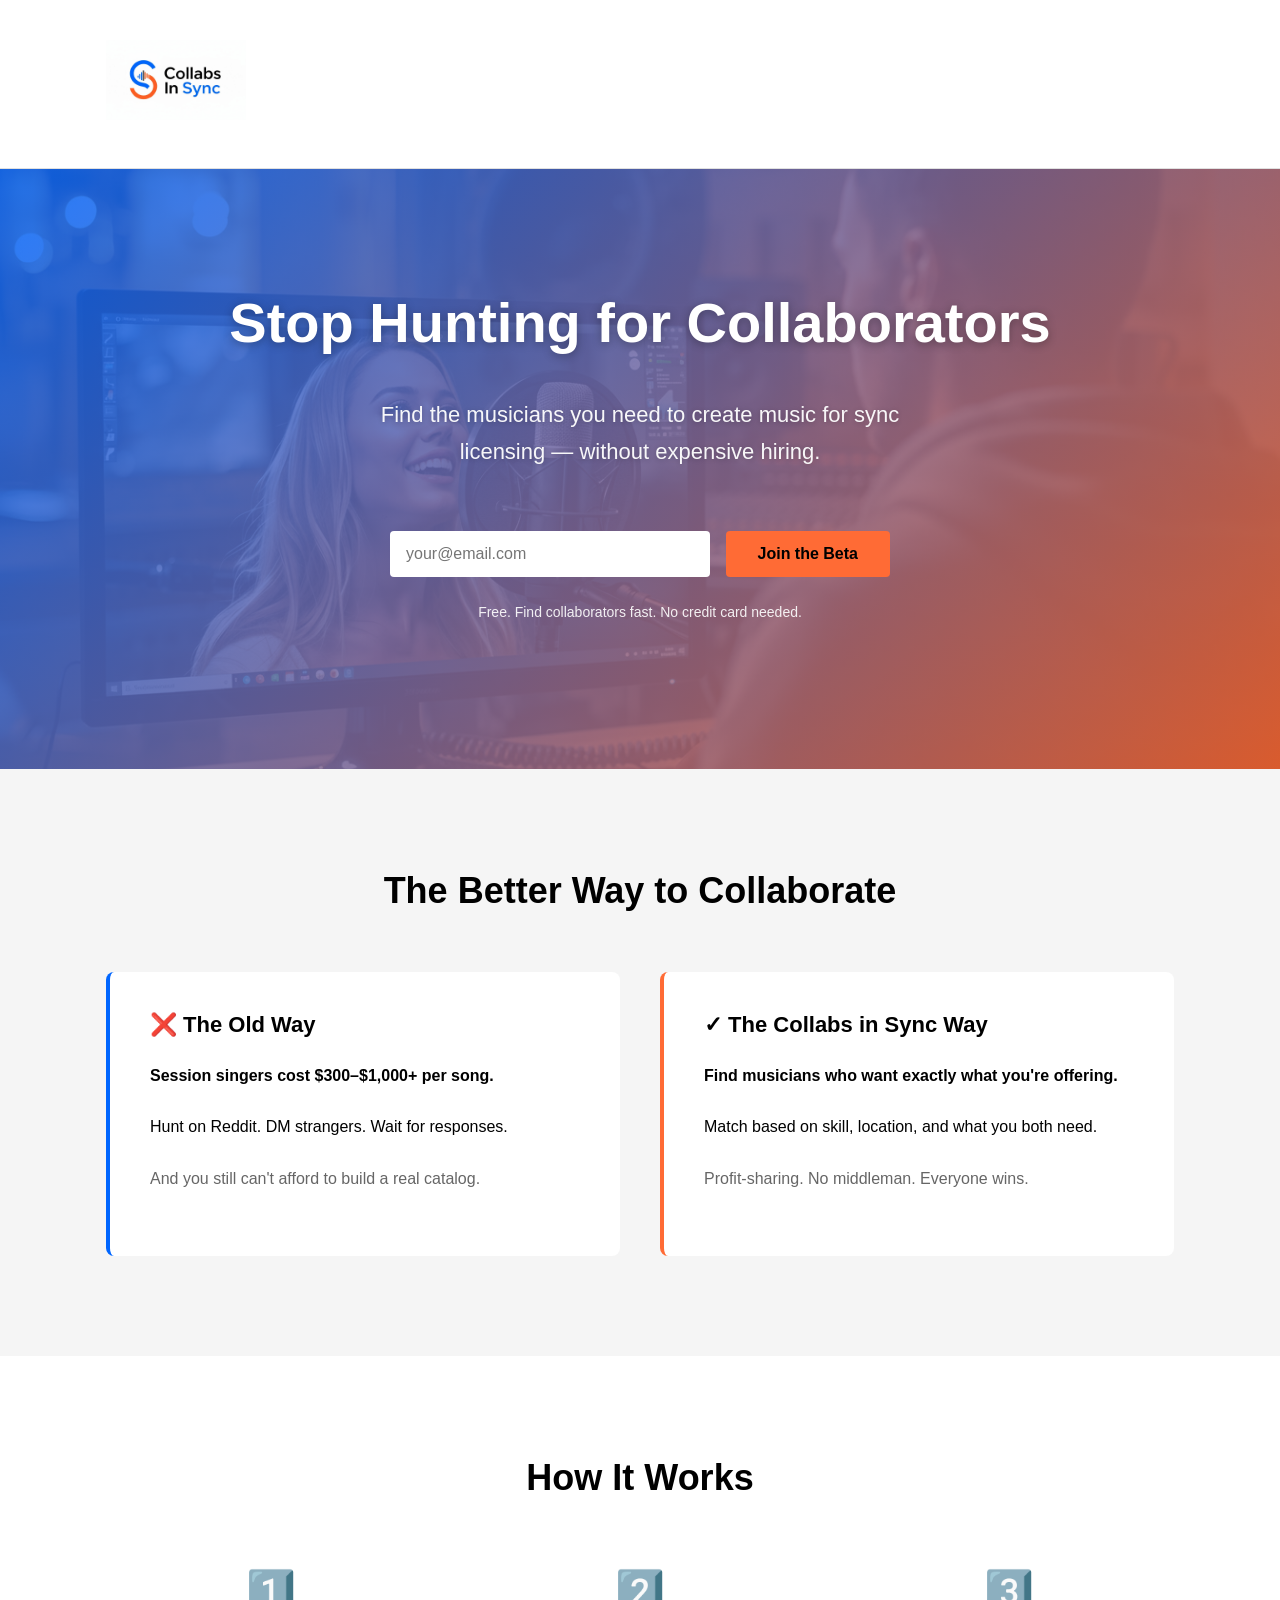
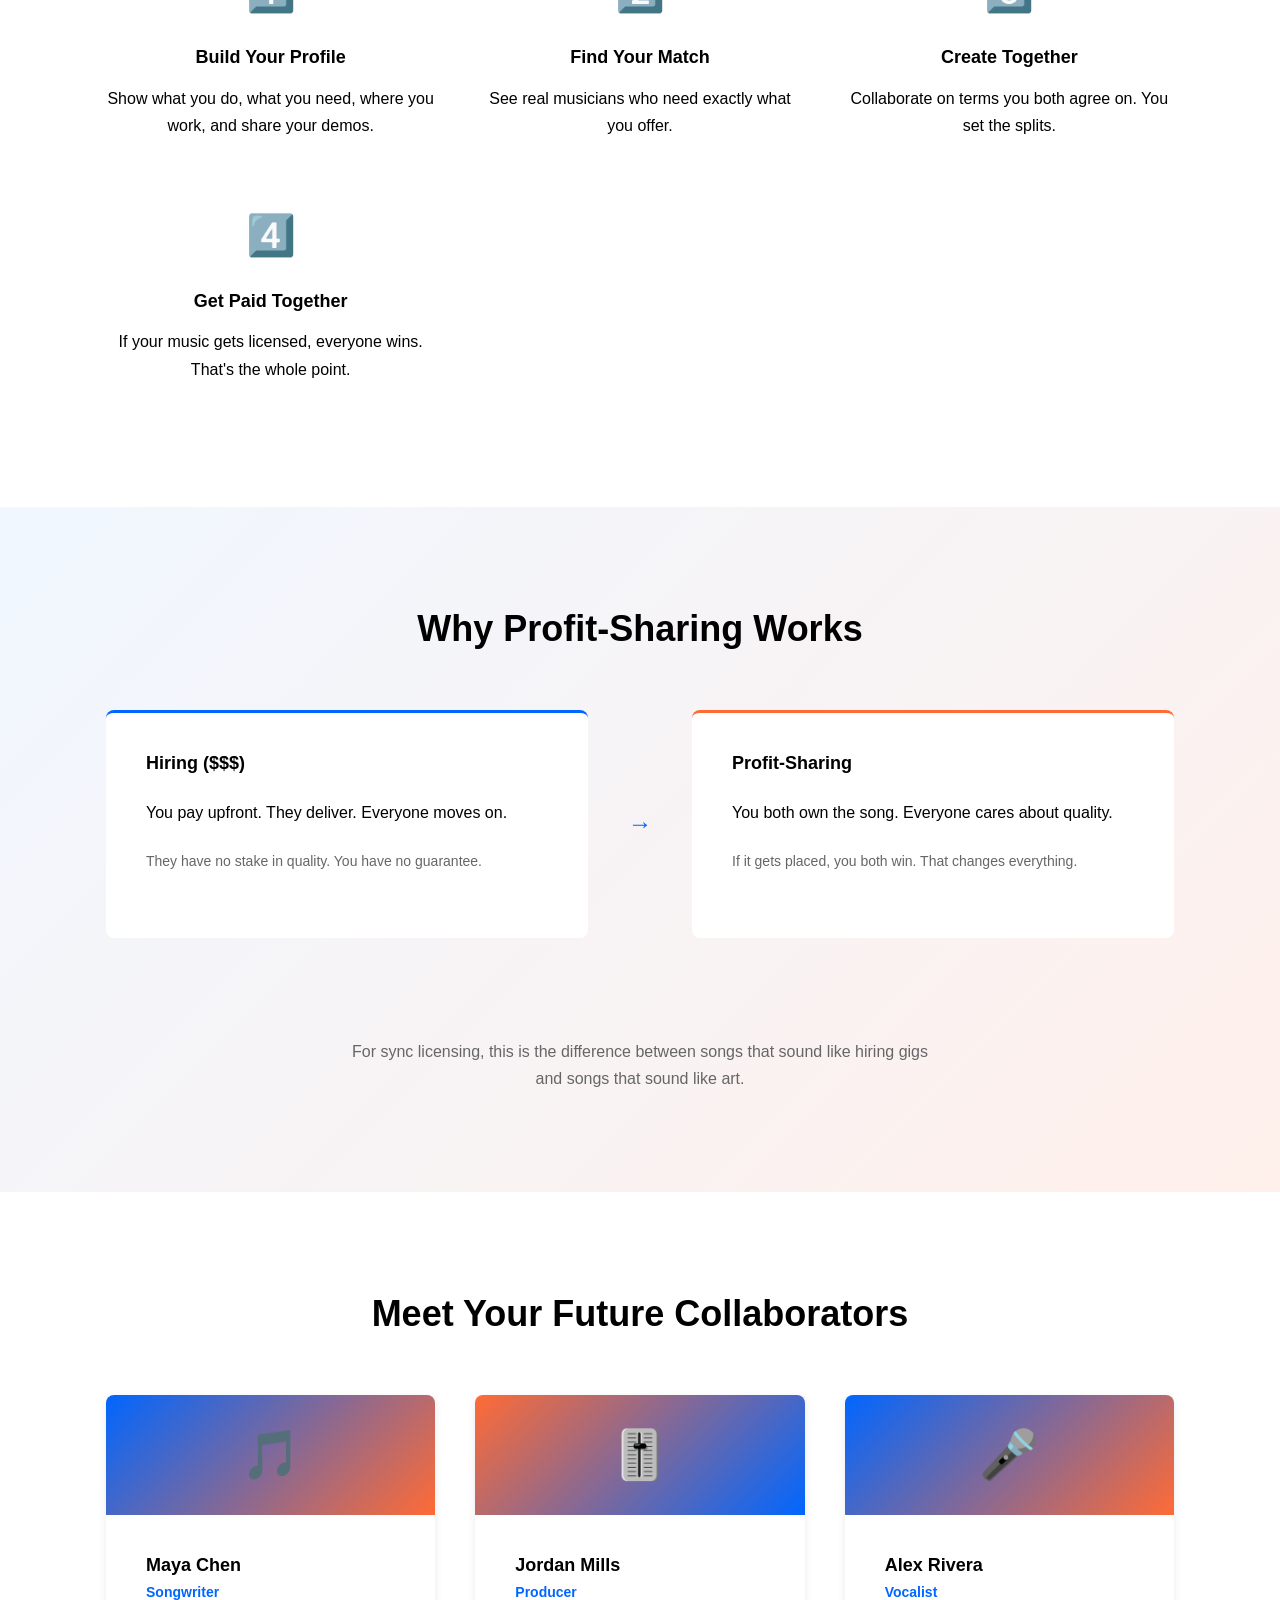
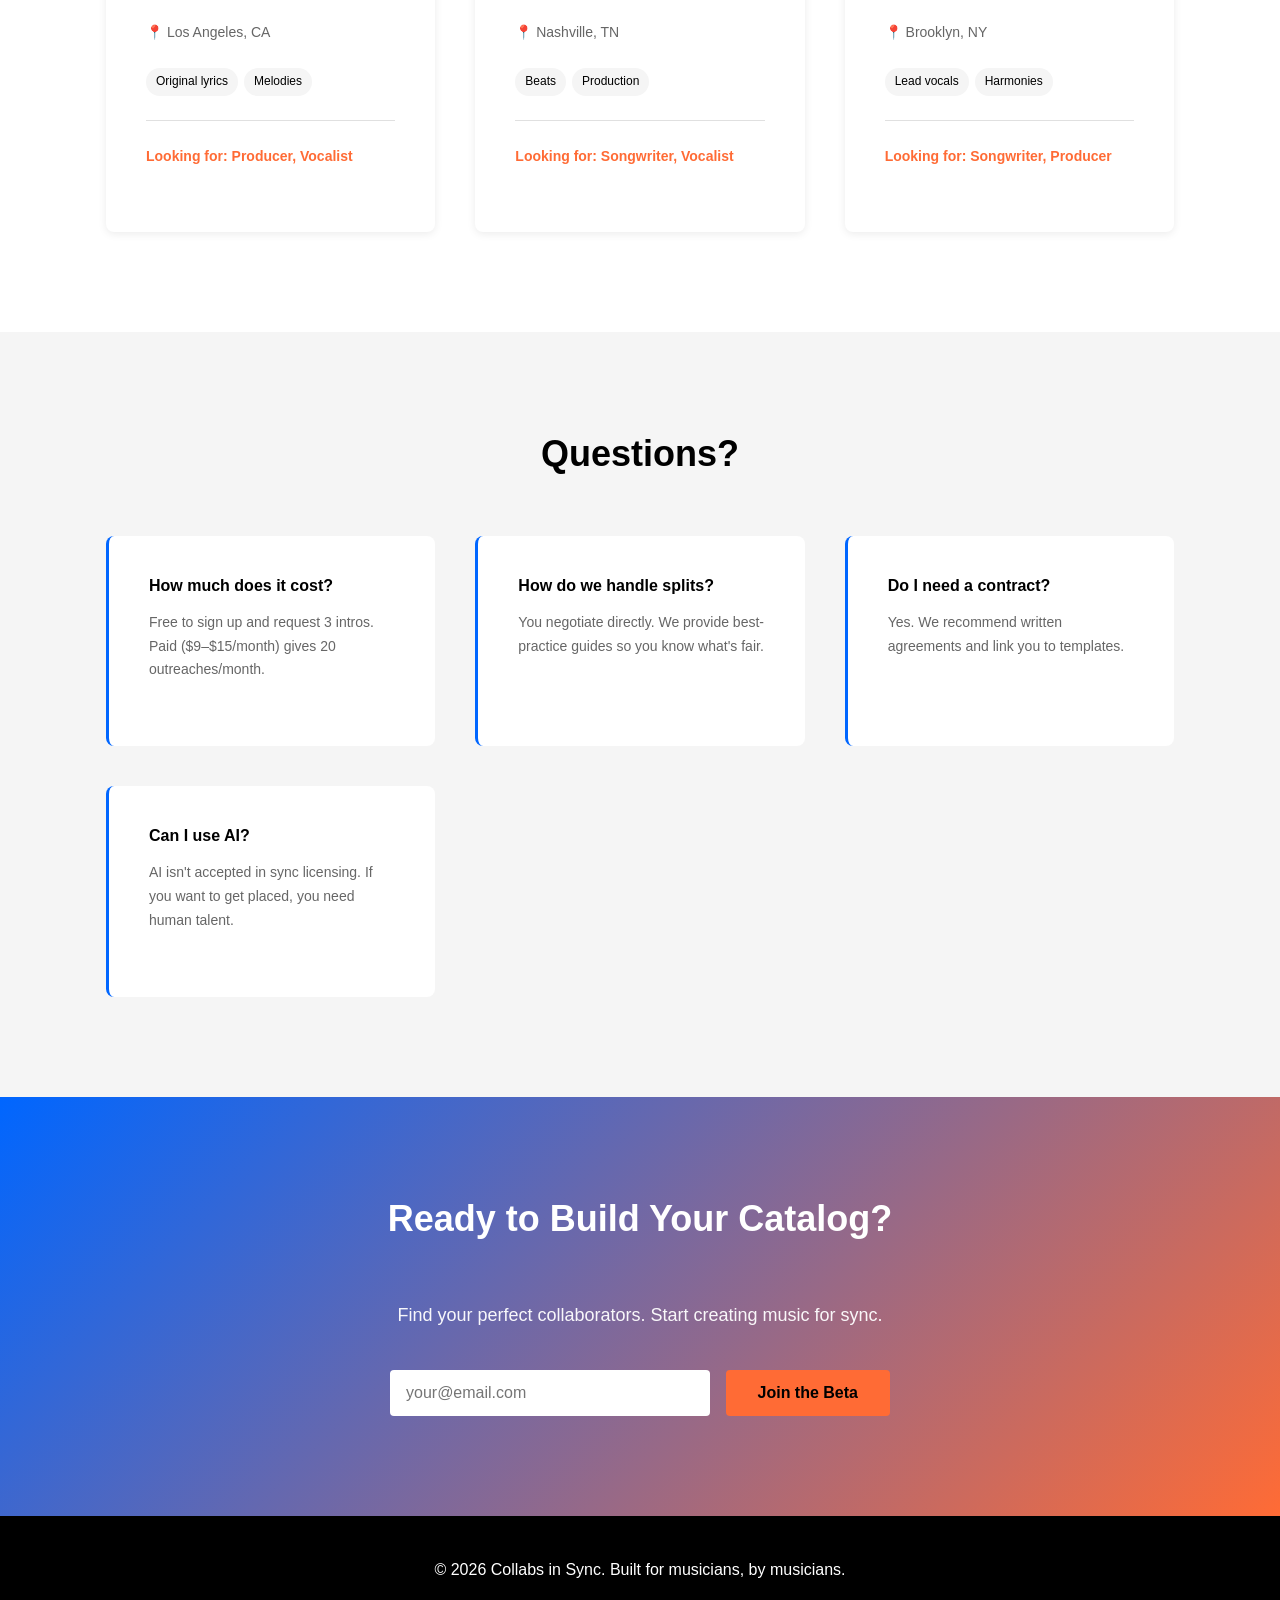
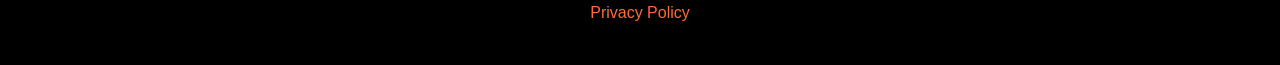
==== commit 0246d502: "Fix CSS stylesheet reference" ====
--- a/index.html
+++ b/index.html
@@ -6,7 +6,7 @@
     <meta name="description" content="The Platform Built for Profit-Sharing Music Creators. Find collaborators for sync licensing without expensive hiring.">
     <meta name="theme-color" content="#0066ff">
     <title>Collabs in Sync — Profit-Sharing Music Collaboration</title>
-    <link rel="stylesheet" href="styles-new.css">
+    <link rel="stylesheet" href="styles.css">
     <link rel="icon" href="favicon.svg" type="image/svg+xml">
 </head>
 <body>
--- a/styles.css
+++ b/styles.css
@@ -0,0 +1,515 @@
+/* Collabs in Sync - Redesigned Landing Page */
+
+:root {
+    --blue: #0066ff;
+    --orange: #ff6b35;
+    --black: #000000;
+    --white: #ffffff;
+    --grey-light: #f5f5f5;
+    --grey-medium: #e0e0e0;
+    --grey-dark: #666666;
+    --space-xs: 8px;
+    --space-sm: 16px;
+    --space-md: 24px;
+    --space-lg: 40px;
+    --space-xl: 60px;
+    --space-2xl: 100px;
+}
+
+* {
+    margin: 0;
+    padding: 0;
+    box-sizing: border-box;
+}
+
+html {
+    scroll-behavior: smooth;
+}
+
+body {
+    font-family: -apple-system, BlinkMacSystemFont, 'Segoe UI', 'Helvetica Neue', sans-serif;
+    color: var(--black);
+    background: var(--white);
+    line-height: 1.6;
+}
+
+h1, h2, h3 {
+    line-height: 1.2;
+    margin-bottom: var(--space-md);
+    font-weight: 700;
+}
+
+h1 {
+    font-size: 48px;
+}
+
+h2 {
+    font-size: 36px;
+    text-align: center;
+    margin-bottom: var(--space-xl);
+}
+
+h3 {
+    font-size: 18px;
+}
+
+p {
+    font-size: 16px;
+    line-height: 1.7;
+    margin-bottom: var(--space-md);
+}
+
+.text-secondary {
+    color: var(--grey-dark);
+    font-size: 14px;
+}
+
+.text-muted {
+    color: var(--grey-dark);
+}
+
+.container {
+    max-width: 1100px;
+    margin: 0 auto;
+    padding: 0 var(--space-sm);
+}
+
+/* HEADER */
+.header {
+    background: var(--white);
+    padding: var(--space-lg) 0;
+    border-bottom: 1px solid var(--grey-medium);
+    position: sticky;
+    top: 0;
+    z-index: 100;
+}
+
+.logo {
+    max-height: 80px;
+}
+
+.logo img {
+    height: auto;
+    width: 100%;
+    max-width: 300px;
+    display: block;
+}
+
+/* HERO SECTION */
+.hero {
+    position: relative;
+    min-height: 600px;
+    display: flex;
+    align-items: center;
+    justify-content: center;
+    overflow: hidden;
+}
+
+.hero__background {
+    position: absolute;
+    top: 0;
+    left: 0;
+    width: 100%;
+    height: 100%;
+    z-index: 0;
+}
+
+.hero__image {
+    width: 100%;
+    height: 100%;
+    object-fit: cover;
+}
+
+.hero__overlay {
+    position: absolute;
+    top: 0;
+    left: 0;
+    width: 100%;
+    height: 100%;
+    background: linear-gradient(135deg, rgba(0, 102, 255, 0.85) 0%, rgba(255, 107, 53, 0.85) 100%);
+    z-index: 1;
+}
+
+.hero__content {
+    position: relative;
+    z-index: 2;
+    color: var(--white);
+    text-align: center;
+    padding: var(--space-2xl) 0;
+}
+
+.hero__content h1 {
+    font-size: 56px;
+    color: var(--white);
+    margin-bottom: var(--space-lg);
+    text-shadow: 0 2px 10px rgba(0, 0, 0, 0.3);
+}
+
+.hero__subtitle {
+    font-size: 22px;
+    color: rgba(255, 255, 255, 0.95);
+    max-width: 600px;
+    margin: 0 auto var(--space-xl);
+    text-shadow: 0 1px 5px rgba(0, 0, 0, 0.2);
+}
+
+.hero__form {
+    display: flex;
+    gap: var(--space-sm);
+    max-width: 500px;
+    margin: 0 auto var(--space-md);
+    flex-wrap: wrap;
+    justify-content: center;
+}
+
+.form-input {
+    flex: 1;
+    min-width: 250px;
+    padding: 14px 16px;
+    font-size: 16px;
+    border: none;
+    border-radius: 4px;
+    background: var(--white);
+}
+
+.form-subtext {
+    color: rgba(255, 255, 255, 0.9);
+    font-size: 14px;
+}
+
+.btn {
+    padding: 14px 32px;
+    font-size: 16px;
+    font-weight: 600;
+    border: none;
+    border-radius: 4px;
+    cursor: pointer;
+    transition: all 0.3s ease;
+    white-space: nowrap;
+}
+
+.btn--primary {
+    background: var(--orange);
+    color: var(--black);
+}
+
+.btn--primary:hover {
+    background: #ff5517;
+    transform: translateY(-2px);
+    box-shadow: 0 4px 12px rgba(255, 107, 53, 0.4);
+}
+
+/* COMPARISON SECTION */
+.comparison {
+    background: var(--grey-light);
+    padding: var(--space-2xl) 0;
+}
+
+.comparison__grid {
+    display: grid;
+    grid-template-columns: 1fr 1fr;
+    gap: var(--space-lg);
+}
+
+@media (max-width: 768px) {
+    .comparison__grid {
+        grid-template-columns: 1fr;
+    }
+}
+
+.comparison__card {
+    background: var(--white);
+    padding: var(--space-lg);
+    border-radius: 8px;
+    border-left: 4px solid var(--blue);
+}
+
+.comparison__card.solution {
+    border-left-color: var(--orange);
+}
+
+.comparison__card h3 {
+    font-size: 22px;
+    margin-bottom: var(--space-md);
+}
+
+/* FEATURES */
+.features {
+    padding: var(--space-2xl) 0;
+}
+
+.features__grid {
+    display: grid;
+    grid-template-columns: repeat(auto-fit, minmax(250px, 1fr));
+    gap: var(--space-lg);
+}
+
+.feature {
+    text-align: center;
+}
+
+.feature__icon {
+    font-size: 40px;
+    margin-bottom: var(--space-md);
+    display: block;
+}
+
+.feature h3 {
+    font-size: 18px;
+    margin-bottom: var(--space-sm);
+}
+
+/* PROFIT SHARING */
+.profit-sharing {
+    background: linear-gradient(135deg, #f0f7ff 0%, #fff0eb 100%);
+    padding: var(--space-2xl) 0;
+}
+
+.profit-comparison {
+    display: grid;
+    grid-template-columns: 1fr auto 1fr;
+    gap: var(--space-lg);
+    align-items: center;
+    margin-bottom: var(--space-2xl);
+}
+
+@media (max-width: 768px) {
+    .profit-comparison {
+        grid-template-columns: 1fr;
+    }
+}
+
+.profit-item {
+    background: var(--white);
+    padding: var(--space-lg);
+    border-radius: 8px;
+    border-top: 3px solid var(--blue);
+}
+
+.profit-item:last-child {
+    border-top-color: var(--orange);
+}
+
+.profit-divider {
+    font-size: 24px;
+    color: var(--blue);
+    font-weight: 700;
+}
+
+.profit-note {
+    text-align: center;
+    font-size: 16px;
+    color: var(--grey-dark);
+    max-width: 600px;
+    margin: 0 auto;
+}
+
+/* PROFILES */
+.profiles {
+    padding: var(--space-2xl) 0;
+}
+
+.profiles__grid {
+    display: grid;
+    grid-template-columns: repeat(auto-fit, minmax(280px, 1fr));
+    gap: var(--space-lg);
+}
+
+.profile-card {
+    background: var(--white);
+    border-radius: 8px;
+    overflow: hidden;
+    box-shadow: 0 2px 8px rgba(0, 0, 0, 0.08);
+    transition: transform 0.3s ease, box-shadow 0.3s ease;
+}
+
+.profile-card:hover {
+    transform: translateY(-8px);
+    box-shadow: 0 12px 24px rgba(0, 0, 0, 0.15);
+}
+
+.profile-header {
+    height: 120px;
+    display: flex;
+    align-items: center;
+    justify-content: center;
+    position: relative;
+}
+
+.profile-icon {
+    font-size: 48px;
+}
+
+.profile-content {
+    padding: var(--space-lg);
+}
+
+.profile-content h3 {
+    margin-bottom: 4px;
+}
+
+.role {
+    color: var(--blue);
+    font-weight: 600;
+    font-size: 14px;
+    margin-bottom: var(--space-sm);
+}
+
+.location {
+    color: var(--grey-dark);
+    font-size: 14px;
+    margin-bottom: var(--space-md);
+}
+
+.skills {
+    display: flex;
+    flex-wrap: wrap;
+    gap: 6px;
+    margin-bottom: var(--space-md);
+}
+
+.skills span {
+    background: var(--grey-light);
+    color: var(--black);
+    padding: 4px 10px;
+    border-radius: 20px;
+    font-size: 12px;
+}
+
+.looking-for {
+    border-top: 1px solid var(--grey-medium);
+    padding-top: var(--space-md);
+    margin-top: var(--space-md);
+    font-size: 14px;
+    color: var(--orange);
+    font-weight: 600;
+}
+
+/* FAQ */
+.faq {
+    background: var(--grey-light);
+    padding: var(--space-2xl) 0;
+}
+
+.faq__grid {
+    display: grid;
+    grid-template-columns: repeat(auto-fit, minmax(250px, 1fr));
+    gap: var(--space-lg);
+}
+
+.faq__item {
+    background: var(--white);
+    padding: var(--space-lg);
+    border-radius: 8px;
+    border-left: 3px solid var(--blue);
+}
+
+.faq__item h3 {
+    font-size: 16px;
+    margin-bottom: var(--space-sm);
+}
+
+.faq__item p {
+    font-size: 14px;
+    color: var(--grey-dark);
+}
+
+/* CTA SECTION */
+.cta-section {
+    background: linear-gradient(135deg, var(--blue) 0%, var(--orange) 100%);
+    color: var(--white);
+    padding: var(--space-2xl) 0;
+    text-align: center;
+}
+
+.cta-section h2 {
+    color: var(--white);
+}
+
+.cta-section p {
+    color: rgba(255, 255, 255, 0.95);
+    font-size: 18px;
+    margin-bottom: var(--space-lg);
+}
+
+.cta-form {
+    display: flex;
+    gap: var(--space-sm);
+    max-width: 500px;
+    margin: 0 auto;
+    flex-wrap: wrap;
+    justify-content: center;
+}
+
+.cta-form .form-input {
+    min-width: 250px;
+}
+
+/* FOOTER */
+.footer {
+    background: var(--black);
+    color: var(--white);
+    padding: var(--space-lg) 0;
+    text-align: center;
+}
+
+.footer p {
+    margin-bottom: var(--space-sm);
+}
+
+.footer a {
+    color: var(--orange);
+    text-decoration: none;
+}
+
+.footer a:hover {
+    text-decoration: underline;
+}
+
+/* RESPONSIVE */
+@media (max-width: 768px) {
+    h1 {
+        font-size: 36px;
+    }
+
+    h2 {
+        font-size: 28px;
+    }
+
+    .hero__content h1 {
+        font-size: 36px;
+    }
+
+    .hero__subtitle {
+        font-size: 18px;
+    }
+
+    .hero__form {
+        flex-direction: column;
+    }
+
+    .form-input {
+        width: 100%;
+    }
+
+    .profit-comparison {
+        grid-template-columns: 1fr;
+    }
+
+    .profit-divider {
+        display: none;
+    }
+}
+
+/* ACCESSIBILITY */
+a:focus, button:focus, input:focus {
+    outline: 2px solid var(--blue);
+    outline-offset: 2px;
+}
+
+@media (prefers-reduced-motion: reduce) {
+    * {
+        animation: none !important;
+        transition: none !important;
+    }
+}
